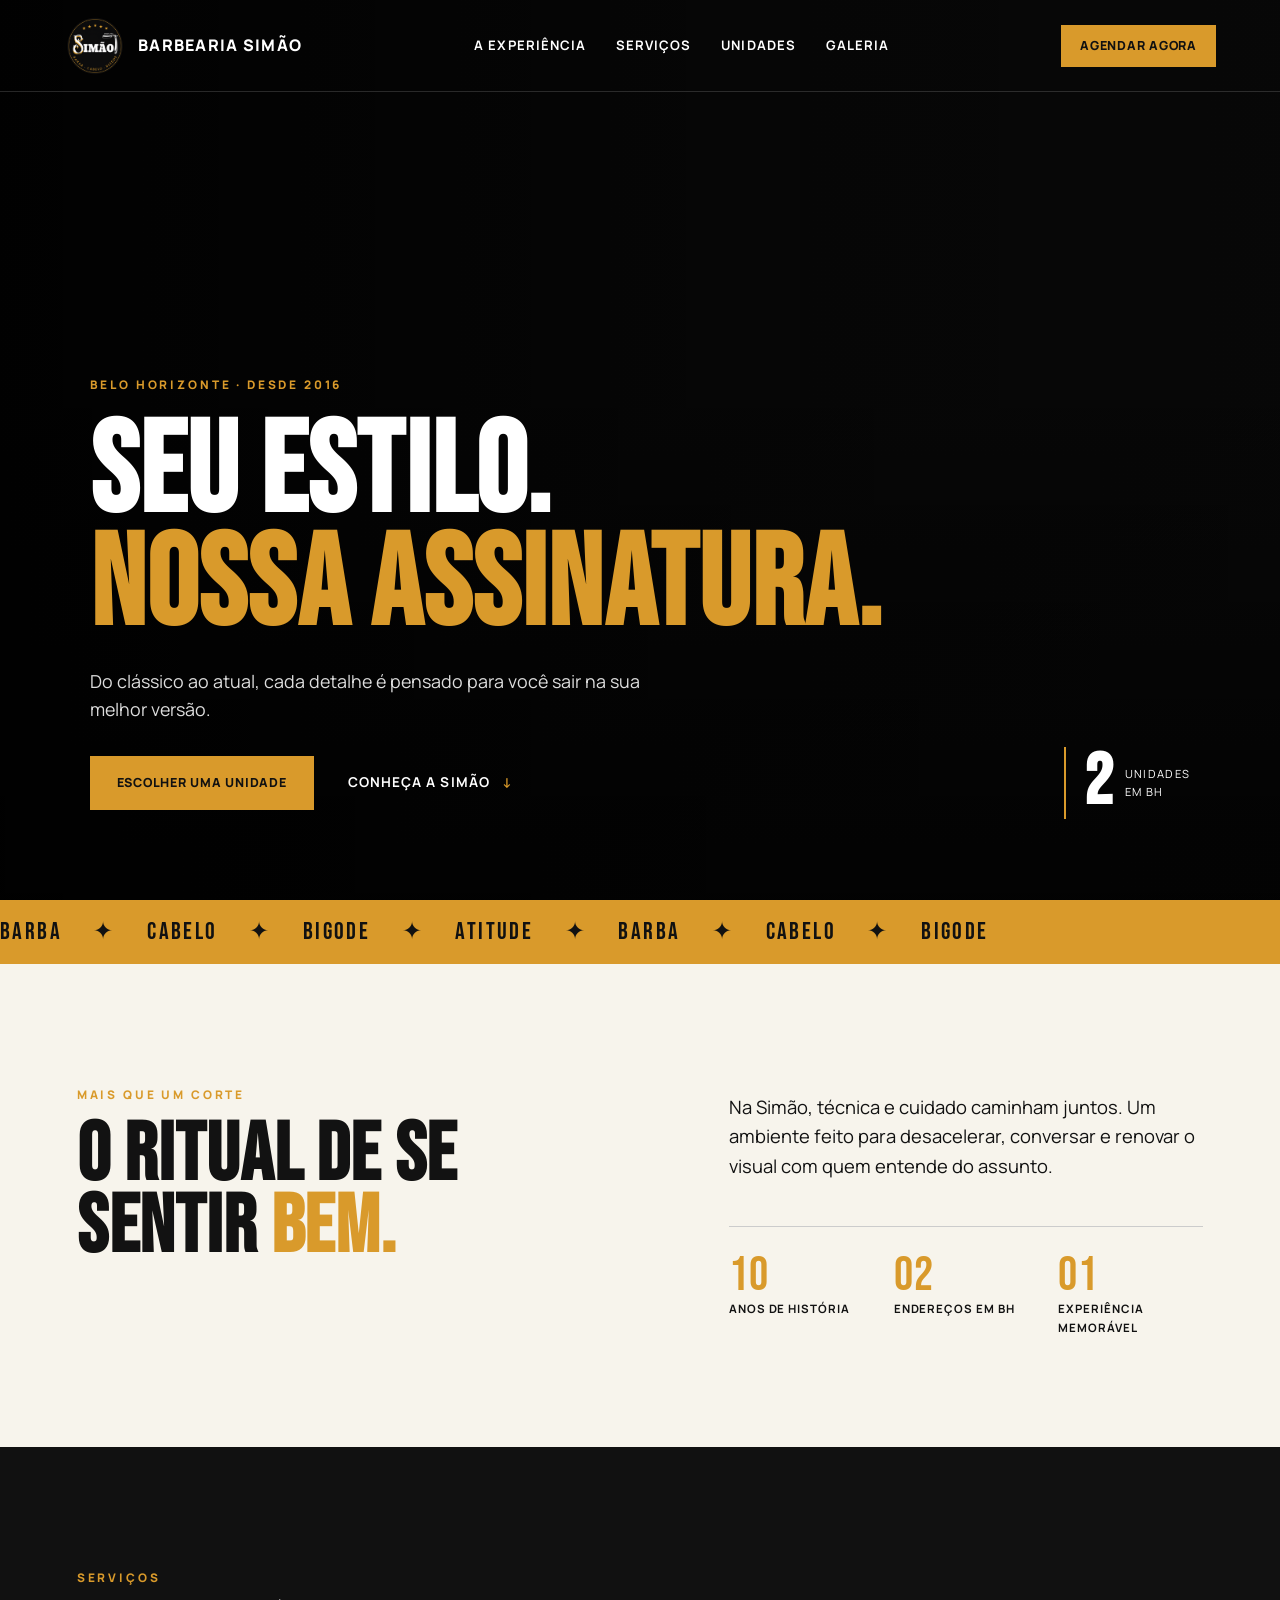
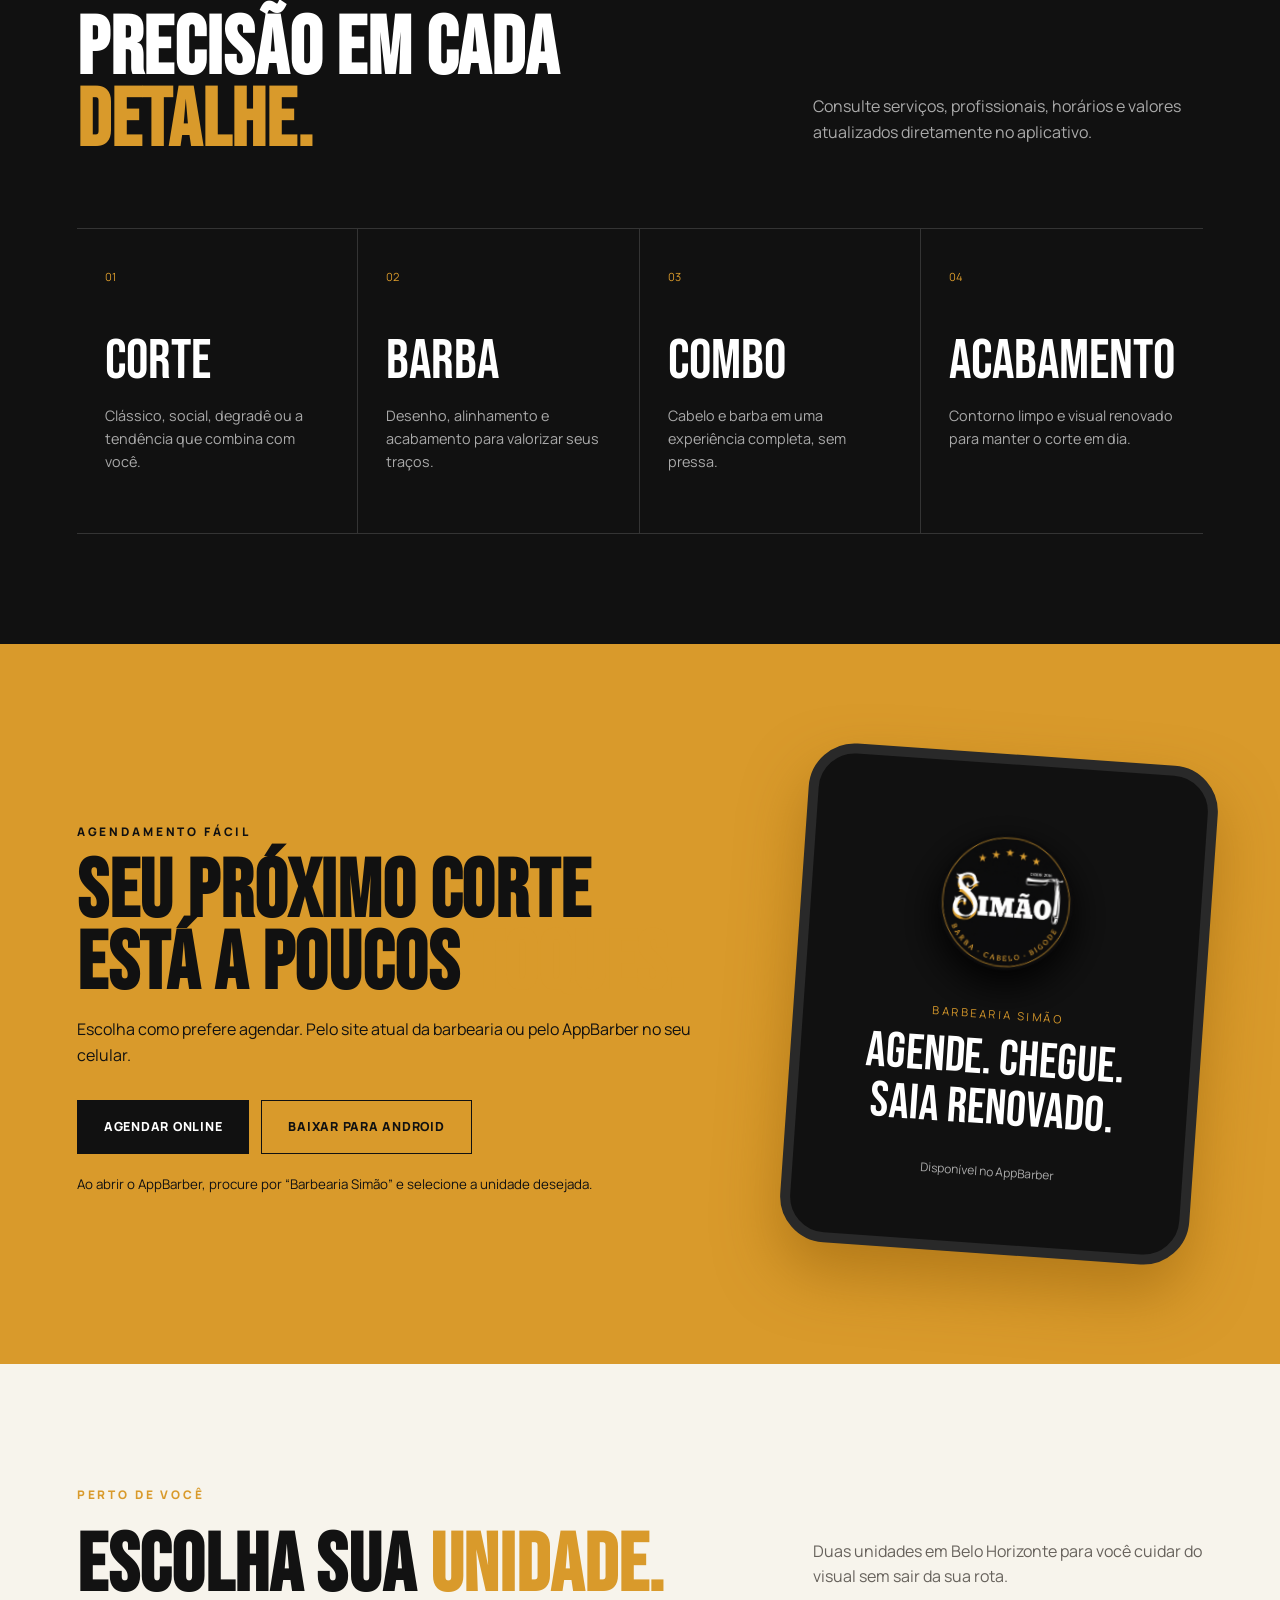
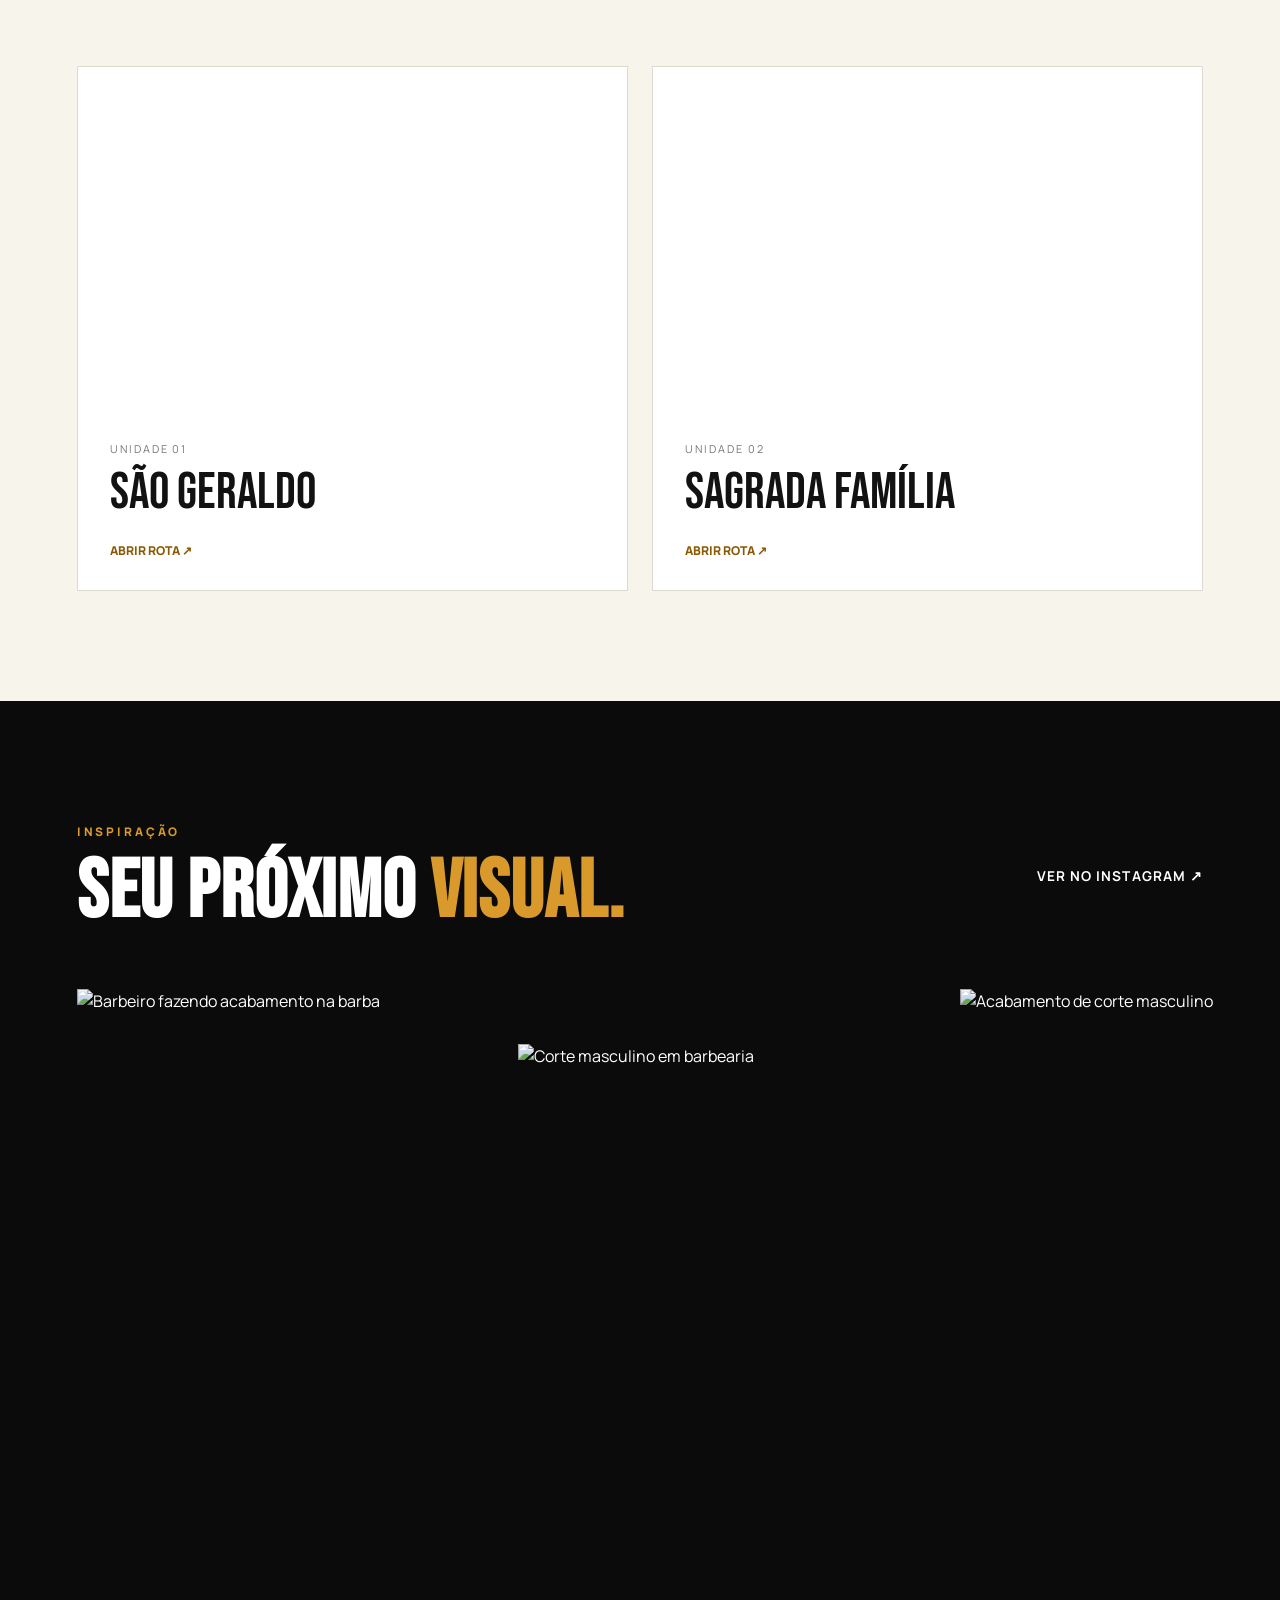
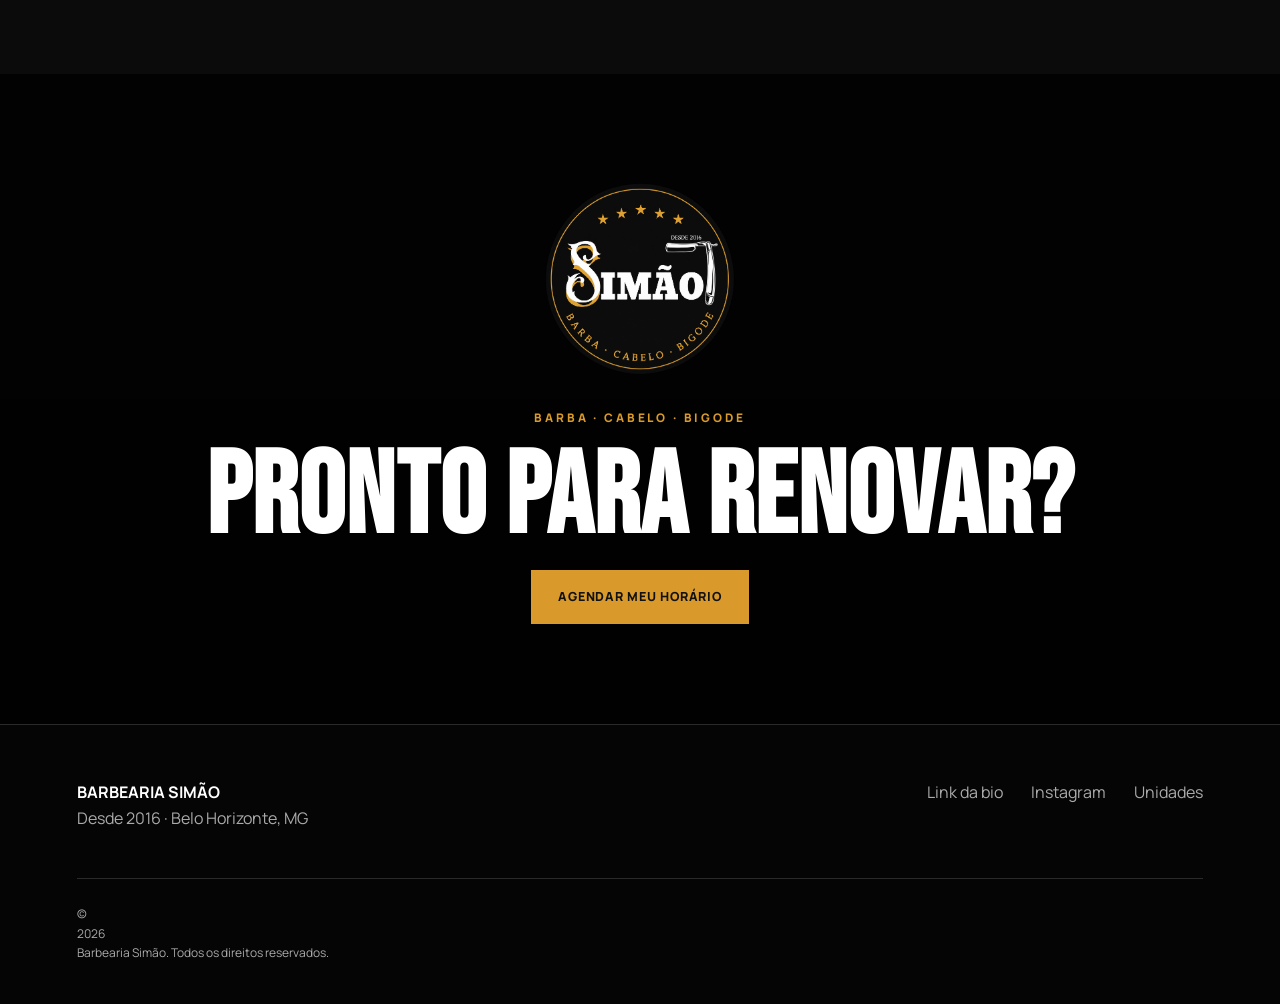
==== index.html @ 0730ff40 "Primeira Versão" ====
<!doctype html>
<html lang="pt-BR">
<head>
  <meta charset="utf-8">
  <meta name="viewport" content="width=device-width, initial-scale=1">
  <meta name="theme-color" content="#0b0b0b">
  <meta name="description" content="Barbearia Simão em Belo Horizonte. Barba, cabelo e bigode desde 2016. Escolha sua unidade e agende pelo AppBarber.">
  <title>Barbearia Simão | Barba, cabelo e bigode em BH</title>
  <link rel="preconnect" href="https://fonts.googleapis.com">
  <link rel="preconnect" href="https://fonts.gstatic.com" crossorigin>
  <link href="https://fonts.googleapis.com/css2?family=Bebas+Neue&family=Manrope:wght@400;500;600;700;800&display=swap" rel="stylesheet">
  <link rel="stylesheet" href="style.css">
  <link rel="icon" href="img/logo-simao.png" type="image/png">
  <script type="application/ld+json">
  {"@context":"https://schema.org","@type":"Barbershop","name":"Barbearia Simão","foundingDate":"2016","description":"Barba, cabelo e bigode em Belo Horizonte.","sameAs":["https://www.instagram.com/_barbeariasimao/"],"department":[{"@type":"Barbershop","name":"Barbearia Simão — São Geraldo","address":{"@type":"PostalAddress","addressLocality":"Belo Horizonte","addressRegion":"MG","addressCountry":"BR"}},{"@type":"Barbershop","name":"Barbearia Simão — Sagrada Família","address":{"@type":"PostalAddress","addressLocality":"Belo Horizonte","addressRegion":"MG","addressCountry":"BR"}}]}
  </script>
</head>
<body>
  <a class="skip-link" href="#conteudo">Ir para o conteúdo</a>
  <header class="header" id="inicio">
    <a class="brand" href="#inicio" aria-label="Barbearia Simão, início">
      <img src="img/logo-simao.png" alt="" width="72" height="72">
      <span>Barbearia Simão</span>
    </a>
    <button class="menu-button" type="button" aria-label="Abrir menu" aria-expanded="false"><span></span><span></span></button>
    <nav aria-label="Navegação principal">
      <a href="#experiencia">A experiência</a>
      <a href="#servicos">Serviços</a>
      <a href="#unidades">Unidades</a>
      <a href="#galeria">Galeria</a>
    </nav>
    <a class="button button-small" href="#agendar">Agendar agora</a>
  </header>

  <main id="conteudo">
    <section class="hero">
      <div class="hero-media" role="img" aria-label="Barbeiro trabalhando em um corte masculino"></div>
      <div class="hero-overlay"></div>
      <div class="hero-content">
        <p class="eyebrow">Belo Horizonte · Desde 2016</p>
        <h1>Seu estilo.<br><em>Nossa assinatura.</em></h1>
        <p class="hero-copy">Do clássico ao atual, cada detalhe é pensado para você sair na sua melhor versão.</p>
        <div class="hero-actions">
          <a class="button" href="#agendar">Escolher uma unidade</a>
          <a class="text-link" href="#experiencia">Conheça a Simão <span>↓</span></a>
        </div>
      </div>
      <div class="hero-proof"><strong>2</strong><span>unidades<br>em BH</span></div>
    </section>

    <section class="marquee" aria-label="Especialidades">
      <div>BARBA <i>✦</i> CABELO <i>✦</i> BIGODE <i>✦</i> ATITUDE <i>✦</i> BARBA <i>✦</i> CABELO <i>✦</i> BIGODE</div>
    </section>

    <section class="experience section" id="experiencia">
      <div>
        <p class="eyebrow">Mais que um corte</p>
        <h2>O ritual de se sentir <em>bem.</em></h2>
      </div>
      <div class="experience-copy">
        <p>Na Simão, técnica e cuidado caminham juntos. Um ambiente feito para desacelerar, conversar e renovar o visual com quem entende do assunto.</p>
        <div class="metrics">
          <span><strong>10</strong> anos de história</span>
          <span><strong>02</strong> endereços em BH</span>
          <span><strong>01</strong> experiência memorável</span>
        </div>
      </div>
    </section>

    <section class="services section" id="servicos">
      <p class="eyebrow">Serviços</p>
      <div class="section-heading">
        <h2>Precisão em cada <em>detalhe.</em></h2>
        <p>Consulte serviços, profissionais, horários e valores atualizados diretamente no aplicativo.</p>
      </div>
      <div class="service-grid">
        <article><span>01</span><h3>Corte</h3><p>Clássico, social, degradê ou a tendência que combina com você.</p></article>
        <article><span>02</span><h3>Barba</h3><p>Desenho, alinhamento e acabamento para valorizar seus traços.</p></article>
        <article><span>03</span><h3>Combo</h3><p>Cabelo e barba em uma experiência completa, sem pressa.</p></article>
        <article><span>04</span><h3>Acabamento</h3><p>Contorno limpo e visual renovado para manter o corte em dia.</p></article>
      </div>
    </section>

    <section class="booking section" id="agendar">
      <div class="booking-copy">
        <p class="eyebrow">Agendamento fácil</p>
        <h2>Seu próximo corte está a poucos <em>toques.</em></h2>
        <p>Escolha como prefere agendar. Pelo site atual da barbearia ou pelo AppBarber no seu celular.</p>
        <div class="booking-actions">
          <a class="button" href="https://sites.appbarber.com.br/simaobarbearia-w7ee" target="_blank" rel="noopener">Agendar online</a>
          <a class="button button-outline" href="https://play.google.com/store/apps/details?id=br.com.starapp.appbarbercli&pli=1" target="_blank" rel="noopener">Baixar para Android</a>
        </div>
        <small>Ao abrir o AppBarber, procure por “Barbearia Simão” e selecione a unidade desejada.</small>
      </div>
      <div class="phone-card" aria-hidden="true">
        <img src="img/logo-simao.png" alt="" width="150" height="150">
        <p>BARBEARIA SIMÃO</p>
        <strong>Agende. Chegue.<br>Saia renovado.</strong>
        <span>Disponível no AppBarber</span>
      </div>
    </section>

    <section class="locations section" id="unidades">
      <p class="eyebrow">Perto de você</p>
      <div class="section-heading">
        <h2>Escolha sua <em>unidade.</em></h2>
        <p>Duas unidades em Belo Horizonte para você cuidar do visual sem sair da sua rota.</p>
      </div>
      <div class="location-grid">
        <article>
          <div class="map">
            <iframe src="https://www.google.com/maps/embed?pb=!1m18!1m12!1m3!1d60027.00718963115!2d-43.92686918311708!3d-19.895394326441767!2m3!1f0!2f0!3f0!3m2!1i1024!2i768!4f13.1!3m3!1m2!1s0xa69b32042d4dc3%3A0xfa0cc9753b2f5d54!2sBarbearia%20Sim%C3%A3o!5e0!3m2!1spt-BR!2sbr!4v1785077414143!5m2!1spt-BR!2sbr" loading="lazy" referrerpolicy="strict-origin-when-cross-origin" title="Mapa da Barbearia Simão no São Geraldo"></iframe>
          </div>
          <div class="location-content"><span>Unidade 01</span><h3>São Geraldo</h3><a href="https://www.google.com/maps/search/?api=1&query=Barbearia+Simão+São+Geraldo+Belo+Horizonte" target="_blank" rel="noopener">Abrir rota ↗</a></div>
        </article>
        <article>
          <div class="map">
            <iframe src="https://www.google.com/maps/embed?pb=!1m18!1m12!1m3!1d60022.33780176346!2d-43.99559245136718!3d-19.907705899999986!2m3!1f0!2f0!3f0!3m2!1i1024!2i768!4f13.1!3m3!1m2!1s0xa69b15dfae6347%3A0xaed343500403804b!2sBarbearia%20Sim%C3%A3o!5e0!3m2!1spt-BR!2sbr!4v1785077443140!5m2!1spt-BR!2sbr" loading="lazy" referrerpolicy="strict-origin-when-cross-origin" title="Mapa da Barbearia Simão no Sagrada Família"></iframe>
          </div>
          <div class="location-content"><span>Unidade 02</span><h3>Sagrada Família</h3><a href="https://www.google.com/maps/search/?api=1&query=Barbearia+Simão+Sagrada+Família+Belo+Horizonte" target="_blank" rel="noopener">Abrir rota ↗</a></div>
        </article>
      </div>
    </section>

    <section class="gallery section" id="galeria">
      <div class="section-heading">
        <div><p class="eyebrow">Inspiração</p><h2>Seu próximo <em>visual.</em></h2></div>
        <a class="text-link" href="https://www.instagram.com/_barbeariasimao/" target="_blank" rel="noopener">Ver no Instagram ↗</a>
      </div>
      <div class="gallery-grid">
        <img src="https://images.unsplash.com/photo-1621605815971-fbc98d665033?auto=format&fit=crop&w=900&q=80" alt="Barbeiro fazendo acabamento na barba" loading="lazy" width="900" height="1100">
        <img src="https://images.unsplash.com/photo-1503951914875-452162b0f3f1?auto=format&fit=crop&w=900&q=80" alt="Corte masculino em barbearia" loading="lazy" width="900" height="1100">
        <img src="https://images.unsplash.com/photo-1599351431202-1e0f0137899a?auto=format&fit=crop&w=900&q=80" alt="Acabamento de corte masculino" loading="lazy" width="900" height="1100">
      </div>
    </section>

    <section class="final-cta">
      <img src="img/logo-simao.png" alt="Barbearia Simão" loading="lazy" width="210" height="210">
      <p class="eyebrow">Barba · cabelo · bigode</p>
      <h2>Pronto para renovar?</h2>
      <a class="button" href="#agendar">Agendar meu horário</a>
    </section>
  </main>

  <footer>
    <div><strong>Barbearia Simão</strong><span>Desde 2016 · Belo Horizonte, MG</span></div>
    <div><a href="links.html">Link da bio</a><a href="https://www.instagram.com/_barbeariasimao/" target="_blank" rel="noopener">Instagram</a><a href="#unidades">Unidades</a></div>
    <p>© <span id="year"></span> Barbearia Simão. Todos os direitos reservados.</p>
  </footer>
  <script src="app.js"></script>
</body>
</html>
---- style.css ----
:root{--black:#090909;--ink:#121212;--cream:#f1eadc;--paper:#f7f4ec;--gold:#d99a2b;--muted:#a8a39a;--line:rgba(255,255,255,.15)}
*{box-sizing:border-box}html{scroll-behavior:smooth}body{margin:0;background:var(--black);color:#fff;font-family:Manrope,Arial,sans-serif;line-height:1.6}img{display:block;max-width:100%}a{color:inherit;text-decoration:none}.skip-link{position:fixed;top:-80px;left:20px;background:#fff;color:#000;padding:10px;z-index:999}.skip-link:focus{top:20px}.header{height:92px;padding:0 5vw;display:flex;align-items:center;justify-content:space-between;position:absolute;inset:0 0 auto;z-index:10;border-bottom:1px solid var(--line)}.brand{display:flex;align-items:center;gap:12px;text-transform:uppercase;font-weight:800;letter-spacing:.08em}.brand img{width:62px;height:62px;object-fit:contain}.header nav{display:flex;gap:30px;font-size:.82rem;font-weight:700;text-transform:uppercase;letter-spacing:.08em}.header nav a,.text-link{position:relative}.header nav a:after,.text-link:after{content:"";position:absolute;left:0;right:100%;bottom:-5px;height:1px;background:var(--gold);transition:.25s}.header nav a:hover:after,.text-link:hover:after{right:0}.button{display:inline-flex;align-items:center;justify-content:center;min-height:54px;padding:0 26px;background:var(--gold);color:#111;font-weight:800;text-transform:uppercase;letter-spacing:.06em;font-size:.78rem;border:1px solid var(--gold);transition:.25s}.button:hover{background:#f0ad35;transform:translateY(-2px)}.button-small{min-height:42px;padding:0 18px}.button-outline{background:transparent;color:#fff;border-color:#666}.menu-button{display:none}.hero{min-height:100svh;position:relative;display:flex;align-items:flex-end;padding:160px 7vw 10vh;overflow:hidden}.hero-media{position:absolute;inset:0;background:url("https://images.unsplash.com/photo-1622287162716-f311baa1a2b8?auto=format&fit=crop&w=2000&q=88") 58% 48%/cover no-repeat;transform:scale(1.01)}.hero-overlay{position:absolute;inset:0;background:linear-gradient(90deg,rgba(0,0,0,.88) 0%,rgba(0,0,0,.35) 58%,rgba(0,0,0,.2)),linear-gradient(0deg,rgba(0,0,0,.62),transparent 60%)}.hero-content{position:relative;max-width:850px}.eyebrow{color:var(--gold);font-size:.74rem;font-weight:800;letter-spacing:.24em;text-transform:uppercase}.hero h1,.section h2,.final-cta h2,.bio-card h1{font-family:"Bebas Neue",Impact,sans-serif;text-transform:uppercase;line-height:.88;letter-spacing:.01em;margin:.18em 0}.hero h1{font-size:clamp(4.5rem,10vw,9.8rem)}em{color:var(--gold);font-style:normal}.hero-copy{max-width:550px;font-size:clamp(1rem,1.4vw,1.2rem);color:#ddd}.hero-actions{display:flex;align-items:center;gap:34px;margin-top:32px}.text-link{font-weight:700;font-size:.85rem;text-transform:uppercase;letter-spacing:.08em}.text-link span{color:var(--gold);margin-left:8px}.hero-proof{position:absolute;right:7vw;bottom:9vh;display:flex;align-items:center;gap:12px;border-left:2px solid var(--gold);padding-left:18px}.hero-proof strong{font-family:"Bebas Neue";font-size:4.5rem;line-height:1}.hero-proof span{text-transform:uppercase;font-size:.7rem;letter-spacing:.12em}.marquee{overflow:hidden;background:var(--gold);color:#111;padding:13px 0;white-space:nowrap;font-family:"Bebas Neue";font-size:1.5rem;letter-spacing:.1em}.marquee div{width:max-content;animation:move 24s linear infinite}.marquee i{font-style:normal;margin:0 25px}@keyframes move{to{transform:translateX(-40%)}}.section{padding:110px max(6vw,24px)}.experience{background:var(--paper);color:var(--ink);display:grid;grid-template-columns:1.05fr .95fr;gap:10vw}.section h2{font-size:clamp(3.3rem,6.4vw,6.5rem)}.experience-copy>p{font-size:1.15rem;max-width:590px}.metrics{display:grid;grid-template-columns:repeat(3,1fr);gap:20px;margin-top:45px;border-top:1px solid #ccc;padding-top:25px}.metrics span{font-size:.72rem;text-transform:uppercase;font-weight:700;letter-spacing:.08em}.metrics strong{display:block;font:3rem/1 "Bebas Neue";color:var(--gold)}.services{background:#111}.section-heading{display:flex;align-items:flex-end;justify-content:space-between;gap:40px}.section-heading h2{max-width:750px}.section-heading>p{max-width:390px;color:#aaa;margin-bottom:28px}.service-grid{display:grid;grid-template-columns:repeat(4,1fr);margin-top:55px;border-top:1px solid var(--line);border-bottom:1px solid var(--line)}.service-grid article{padding:34px 28px 45px;border-right:1px solid var(--line);transition:.25s}.service-grid article:last-child{border:0}.service-grid article:hover{background:#1a1a1a;transform:translateY(-8px)}.service-grid span{color:var(--gold);font-size:.7rem}.service-grid h3{font:3.5rem/1 "Bebas Neue";text-transform:uppercase;margin:45px 0 12px}.service-grid p{color:#aaa;font-size:.9rem}.booking{background:var(--gold);color:#111;display:grid;grid-template-columns:1.2fr .8fr;align-items:center;gap:8vw;overflow:hidden}.booking .eyebrow{color:#111}.booking-copy>p:not(.eyebrow){max-width:630px}.booking-actions{display:flex;gap:12px;flex-wrap:wrap;margin:32px 0 20px}.booking .button{background:#111;color:#fff;border-color:#111}.booking .button-outline{background:transparent;color:#111}.booking small{display:block;max-width:650px}.phone-card{background:#111;color:#fff;min-height:500px;border:10px solid #292929;border-radius:46px;padding:50px 35px;display:flex;flex-direction:column;align-items:center;justify-content:center;text-align:center;transform:rotate(4deg);box-shadow:0 30px 60px #8f5b0880}.phone-card img{filter:drop-shadow(0 15px 20px #000);margin-bottom:18px}.phone-card p{color:var(--gold);font-size:.7rem;letter-spacing:.22em}.phone-card strong{font:3.1rem/1 "Bebas Neue";text-transform:uppercase}.phone-card span{margin-top:28px;color:#aaa;font-size:.75rem}.locations{background:var(--paper);color:var(--ink)}.locations .section-heading>p{color:#67625c}.location-grid{display:grid;grid-template-columns:1fr 1fr;gap:24px;margin-top:48px}.location-grid article{background:#fff;border:1px solid #ded9cf}.map{height:340px;filter:grayscale(1);transition:.25s}.map:hover{filter:grayscale(0)}iframe{width:100%;height:100%;border:0}.location-content{padding:28px 32px}.location-content span{font-size:.68rem;text-transform:uppercase;letter-spacing:.18em;color:#777}.location-content h3{font:3.2rem/1 "Bebas Neue";text-transform:uppercase;margin:7px 0 18px}.location-content a{font-weight:800;text-transform:uppercase;font-size:.76rem;color:#8b5a05}.gallery{background:#0b0b0b}.gallery .section-heading{align-items:center}.gallery-grid{display:grid;grid-template-columns:1.15fr .85fr 1.15fr;gap:16px;margin-top:45px}.gallery-grid img{width:100%;height:520px;object-fit:cover;filter:saturate(.75);transition:.35s}.gallery-grid img:nth-child(2){margin-top:55px}.gallery-grid img:hover{filter:saturate(1);transform:translateY(-6px)}.final-cta{text-align:center;padding:100px 24px;background:linear-gradient(#000b,#000e),url("https://images.unsplash.com/photo-1585747860715-2ba37e788b70?auto=format&fit=crop&w=1800&q=80") center/cover}.final-cta img{margin:0 auto 25px}.final-cta h2{font-size:clamp(4rem,9vw,8rem)}footer{padding:55px 6vw 30px;background:#050505;border-top:1px solid var(--line);display:grid;grid-template-columns:1fr 1fr;gap:35px;color:#aaa}footer strong,footer span{display:block}footer strong{color:#fff;text-transform:uppercase}footer div:nth-child(2){display:flex;justify-content:flex-end;gap:28px}footer p{grid-column:1/-1;border-top:1px solid var(--line);padding-top:25px;font-size:.75rem}.links-page{min-height:100vh;background:radial-gradient(circle at 50% 0,#2d2519 0,transparent 38%),#080808;display:grid;place-items:center;padding:45px 20px}.bio-card{width:min(100%,650px);text-align:center}.bio-logo{margin:0 auto 22px;filter:drop-shadow(0 18px 30px #000)}.bio-card h1{font-size:clamp(3.6rem,12vw,6rem);margin-bottom:12px}.bio-card>p:not(.eyebrow){color:#aaa;margin:0 auto 30px}.bio-links{display:grid;gap:12px;text-align:left}.bio-links a{min-height:72px;padding:0 22px;display:grid;grid-template-columns:42px 1fr auto;align-items:center;background:#111;border:1px solid #292929;font-weight:700;transition:.2s}.bio-links a:hover{border-color:var(--gold);transform:translateX(5px)}.bio-links span{color:var(--gold);font-size:.7rem}.bio-links b{color:var(--gold);font-size:1.2rem}.bio-instagram{display:inline-block;margin-top:30px;color:#aaa;font-size:.8rem}
@media(max-width:900px){.header{height:80px}.header nav,.header>.button{display:none}.menu-button{display:flex;width:44px;height:44px;background:none;border:0;flex-direction:column;gap:8px;justify-content:center}.menu-button span{display:block;height:2px;background:#fff;width:27px}.header.open nav{display:flex;position:absolute;top:80px;left:0;right:0;background:#090909;padding:25px 5vw;flex-direction:column}.hero{padding-left:6vw}.hero-proof{display:none}.experience,.booking{grid-template-columns:1fr}.section-heading{display:block}.service-grid{grid-template-columns:1fr 1fr}.service-grid article:nth-child(2){border-right:0}.phone-card{max-width:420px;margin:auto}.gallery-grid img{height:380px}footer{grid-template-columns:1fr}footer div:nth-child(2){justify-content:flex-start}footer p{grid-column:auto}}
@media(max-width:620px){.brand span{display:none}.hero{min-height:800px;padding-bottom:70px}.hero h1{font-size:4.5rem}.hero-actions{align-items:flex-start;flex-direction:column;gap:24px}.section{padding:78px 22px}.section h2{font-size:3.8rem}.metrics{grid-template-columns:1fr}.service-grid,.location-grid{grid-template-columns:1fr}.service-grid article{border-right:0;border-bottom:1px solid var(--line)}.booking-actions{flex-direction:column}.booking-actions .button{width:100%}.phone-card{min-height:410px}.location-grid .map{height:280px}.gallery-grid{grid-template-columns:1fr 1fr}.gallery-grid img{height:310px}.gallery-grid img:nth-child(2){margin-top:35px}.gallery-grid img:nth-child(3){display:none}.final-cta img{width:150px}.bio-links a{min-height:66px;font-size:.9rem}}
@media(prefers-reduced-motion:reduce){html{scroll-behavior:auto}.marquee div{animation:none}*{transition:none!important}}
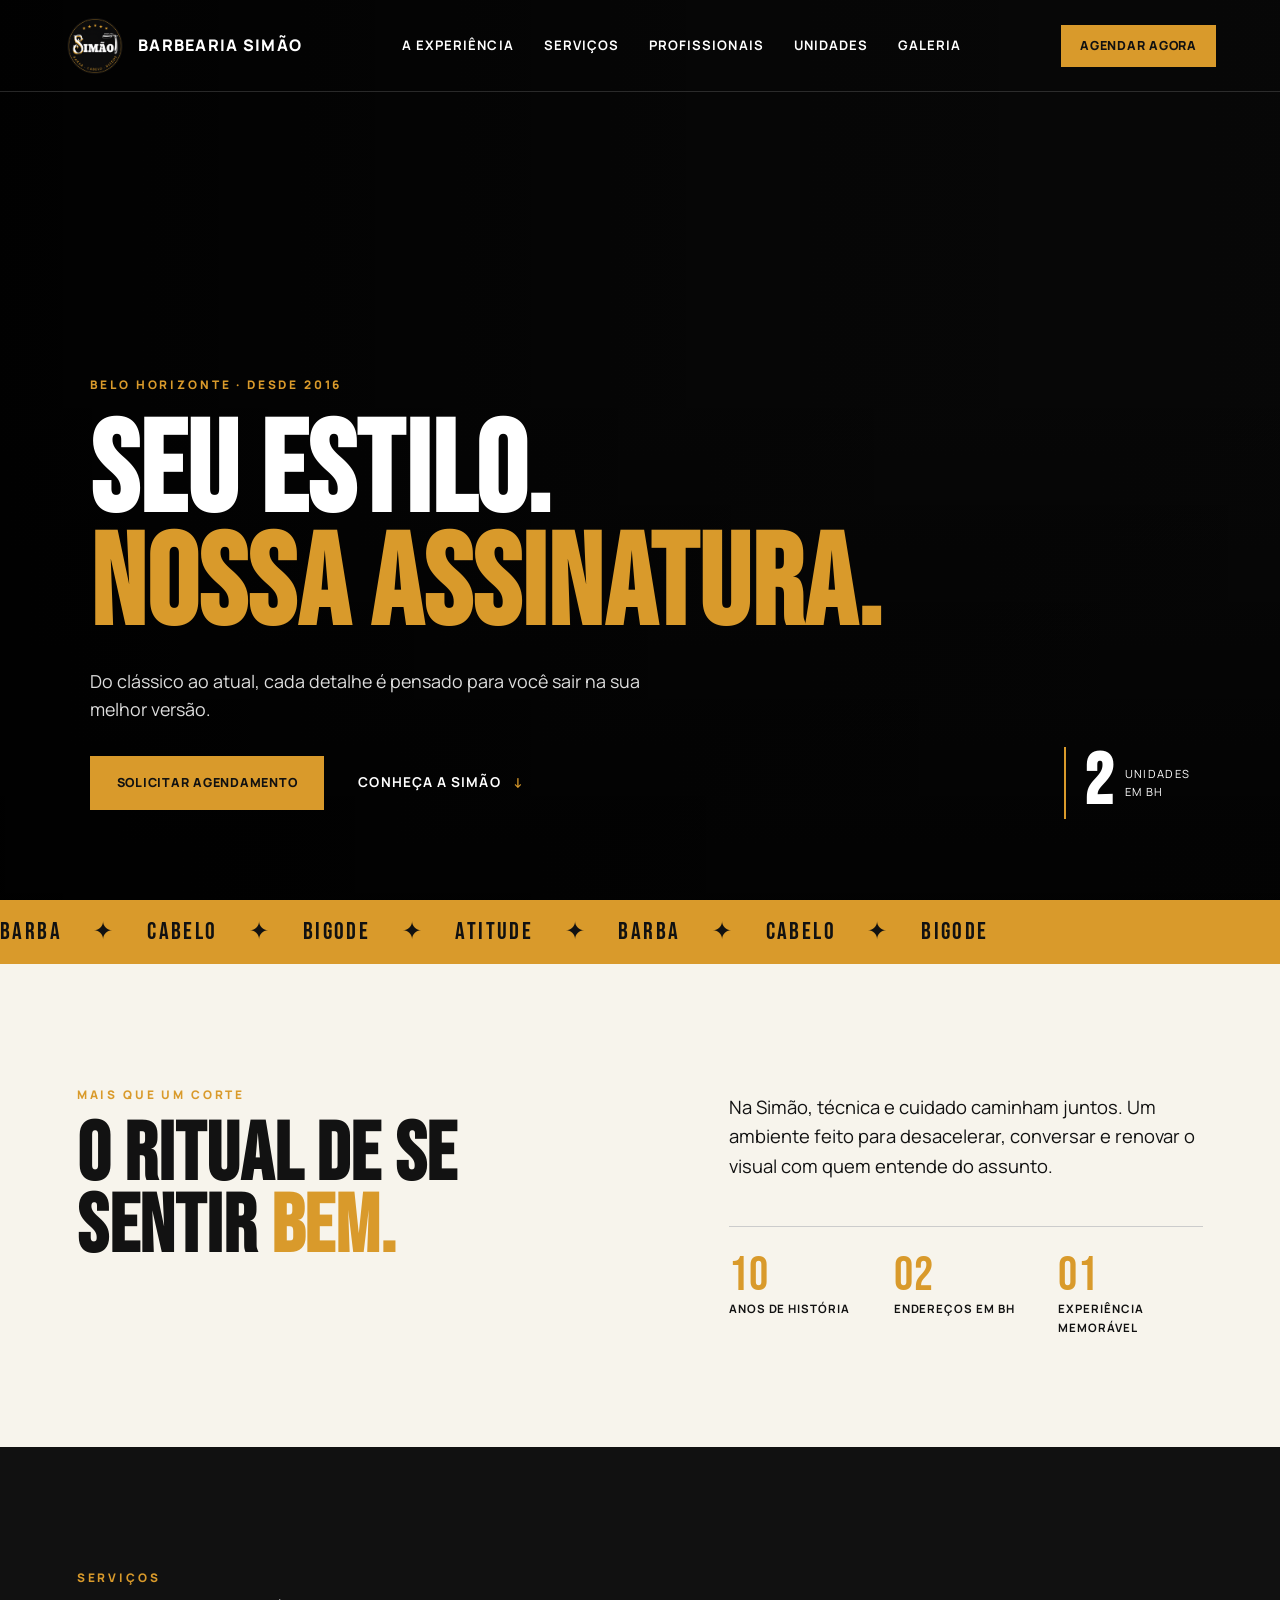
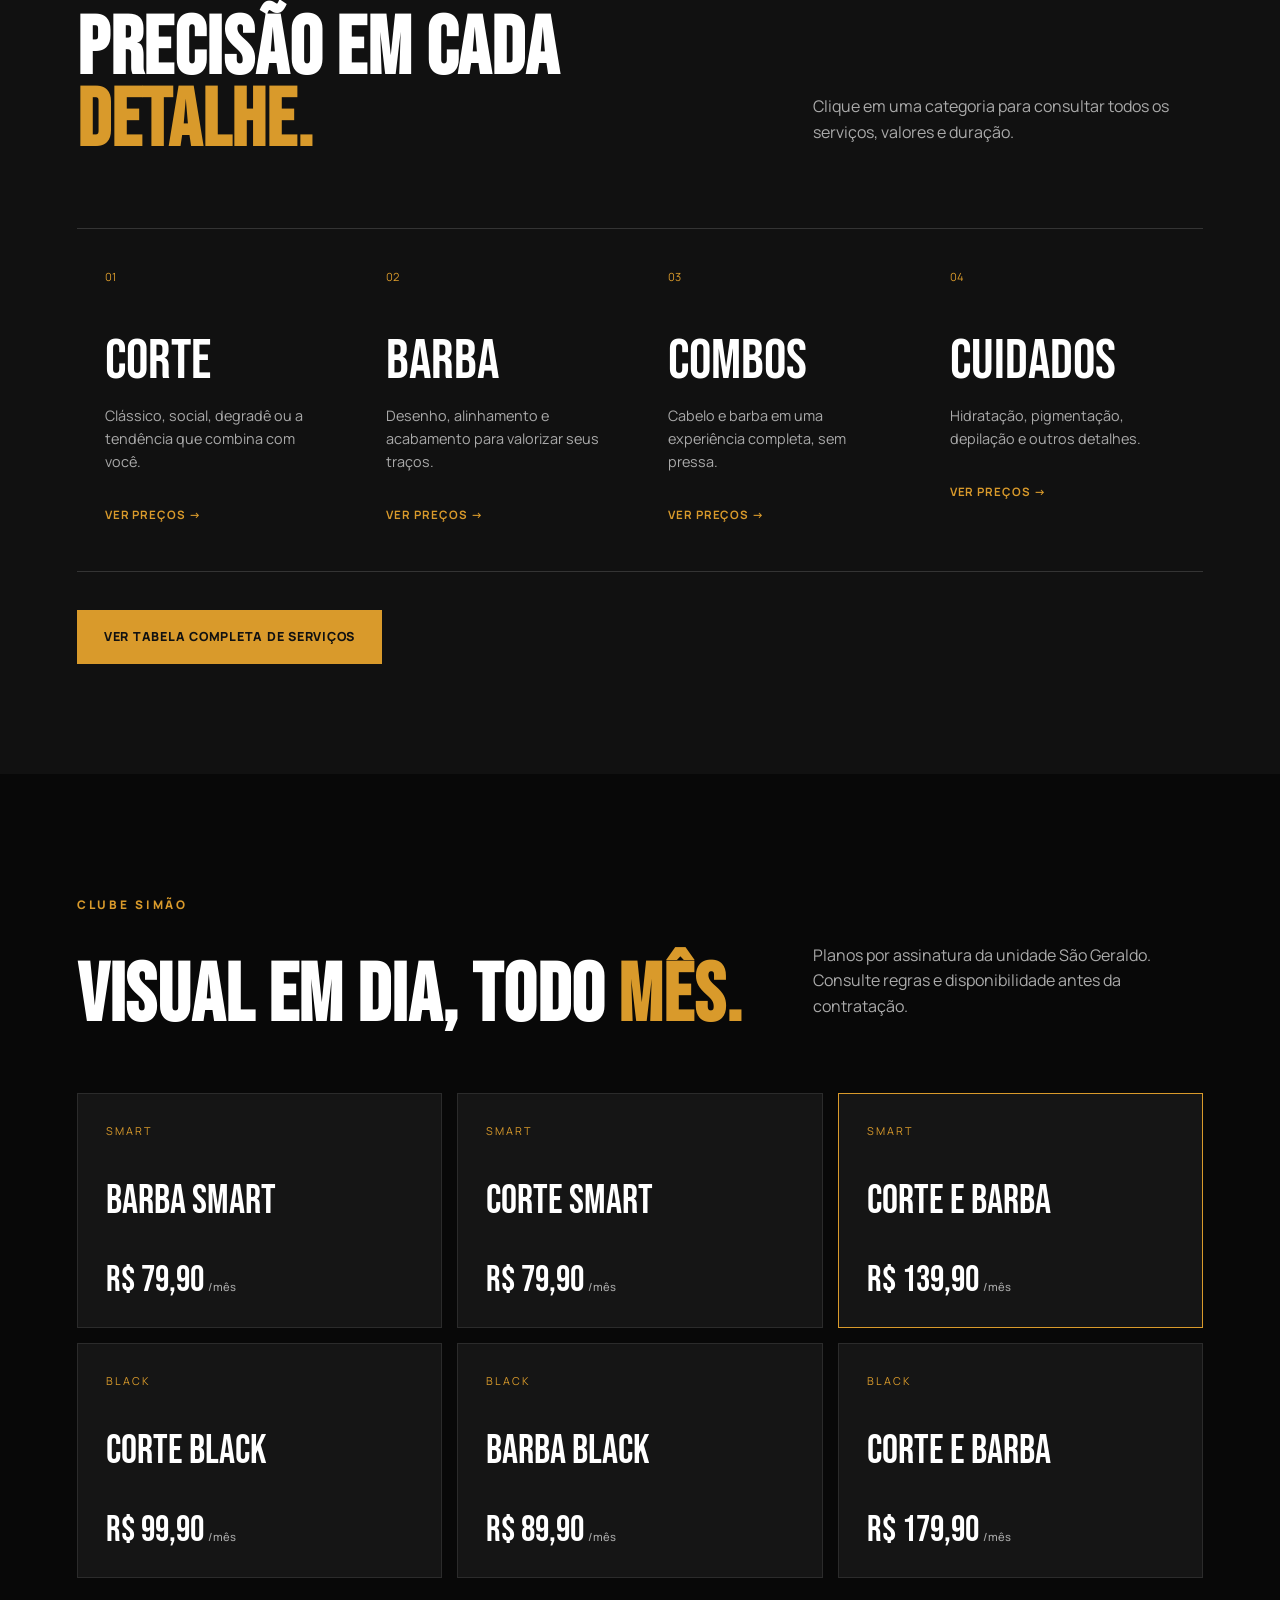
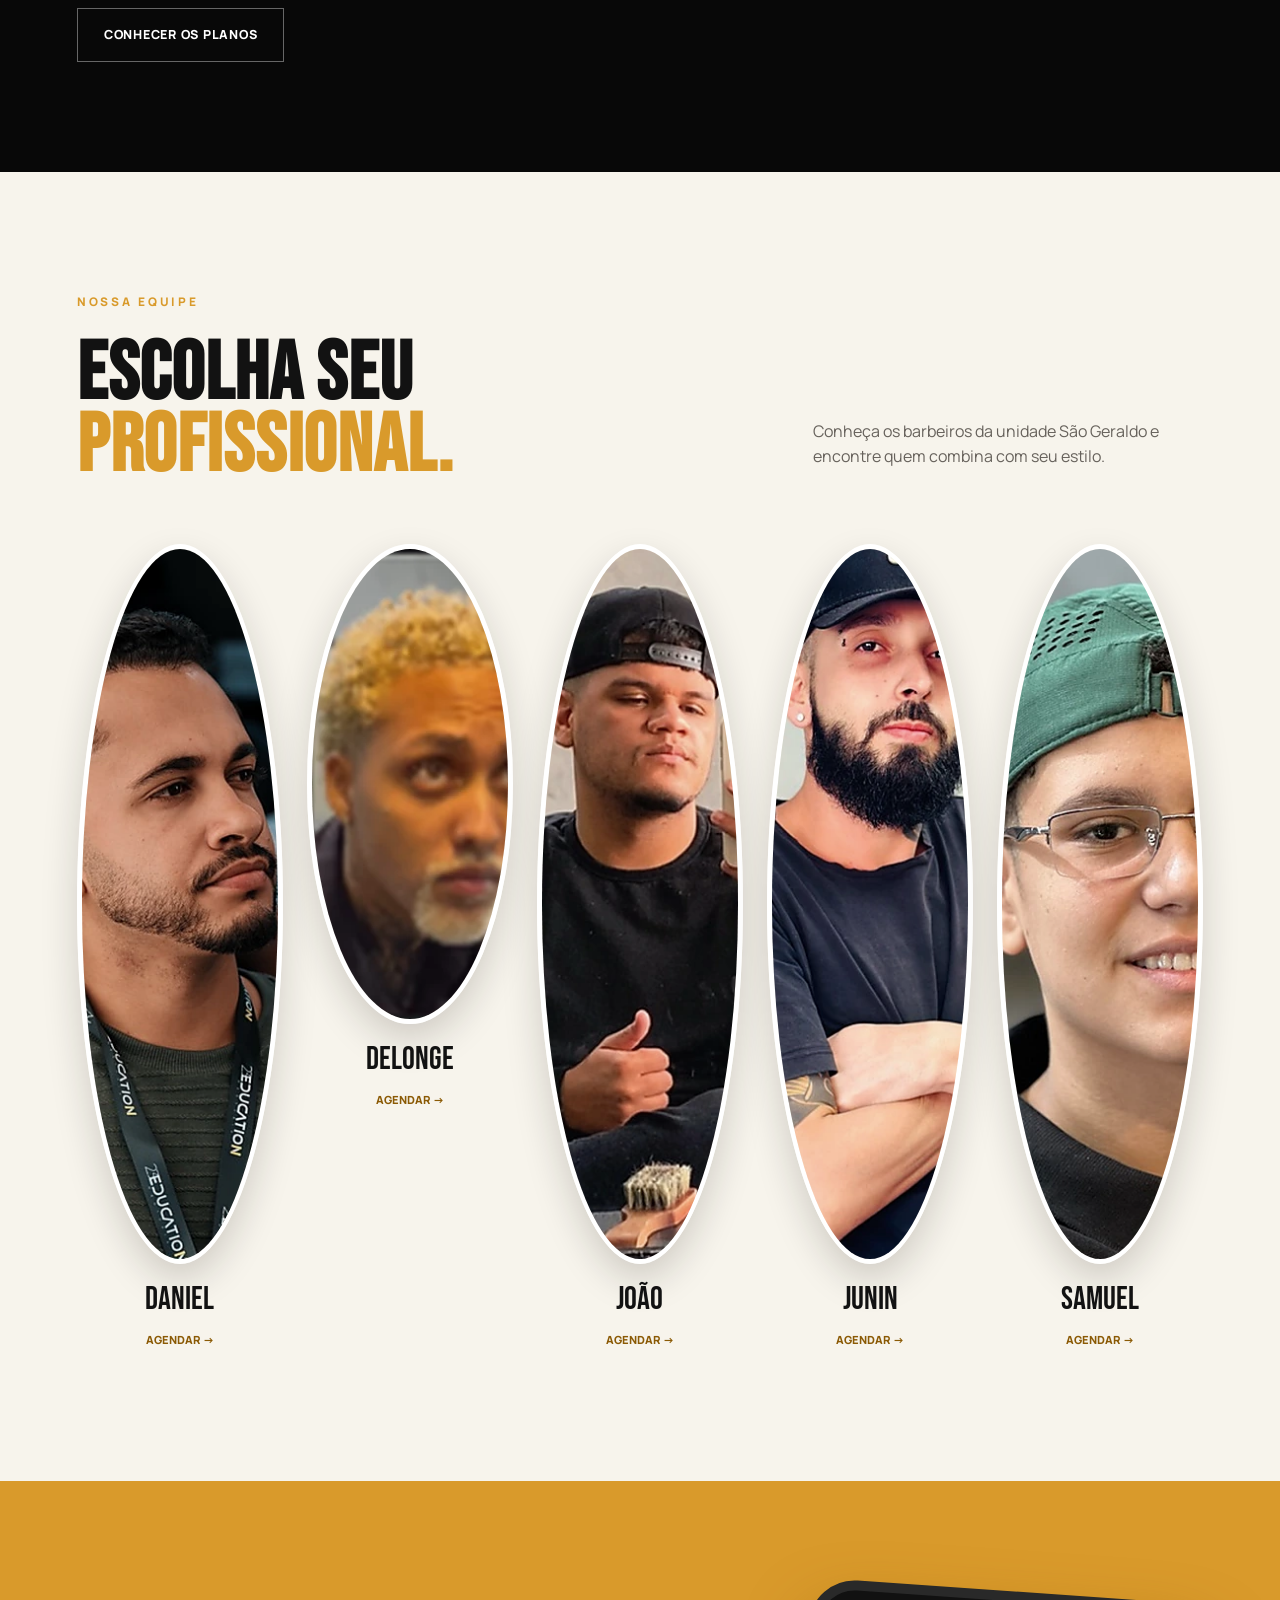
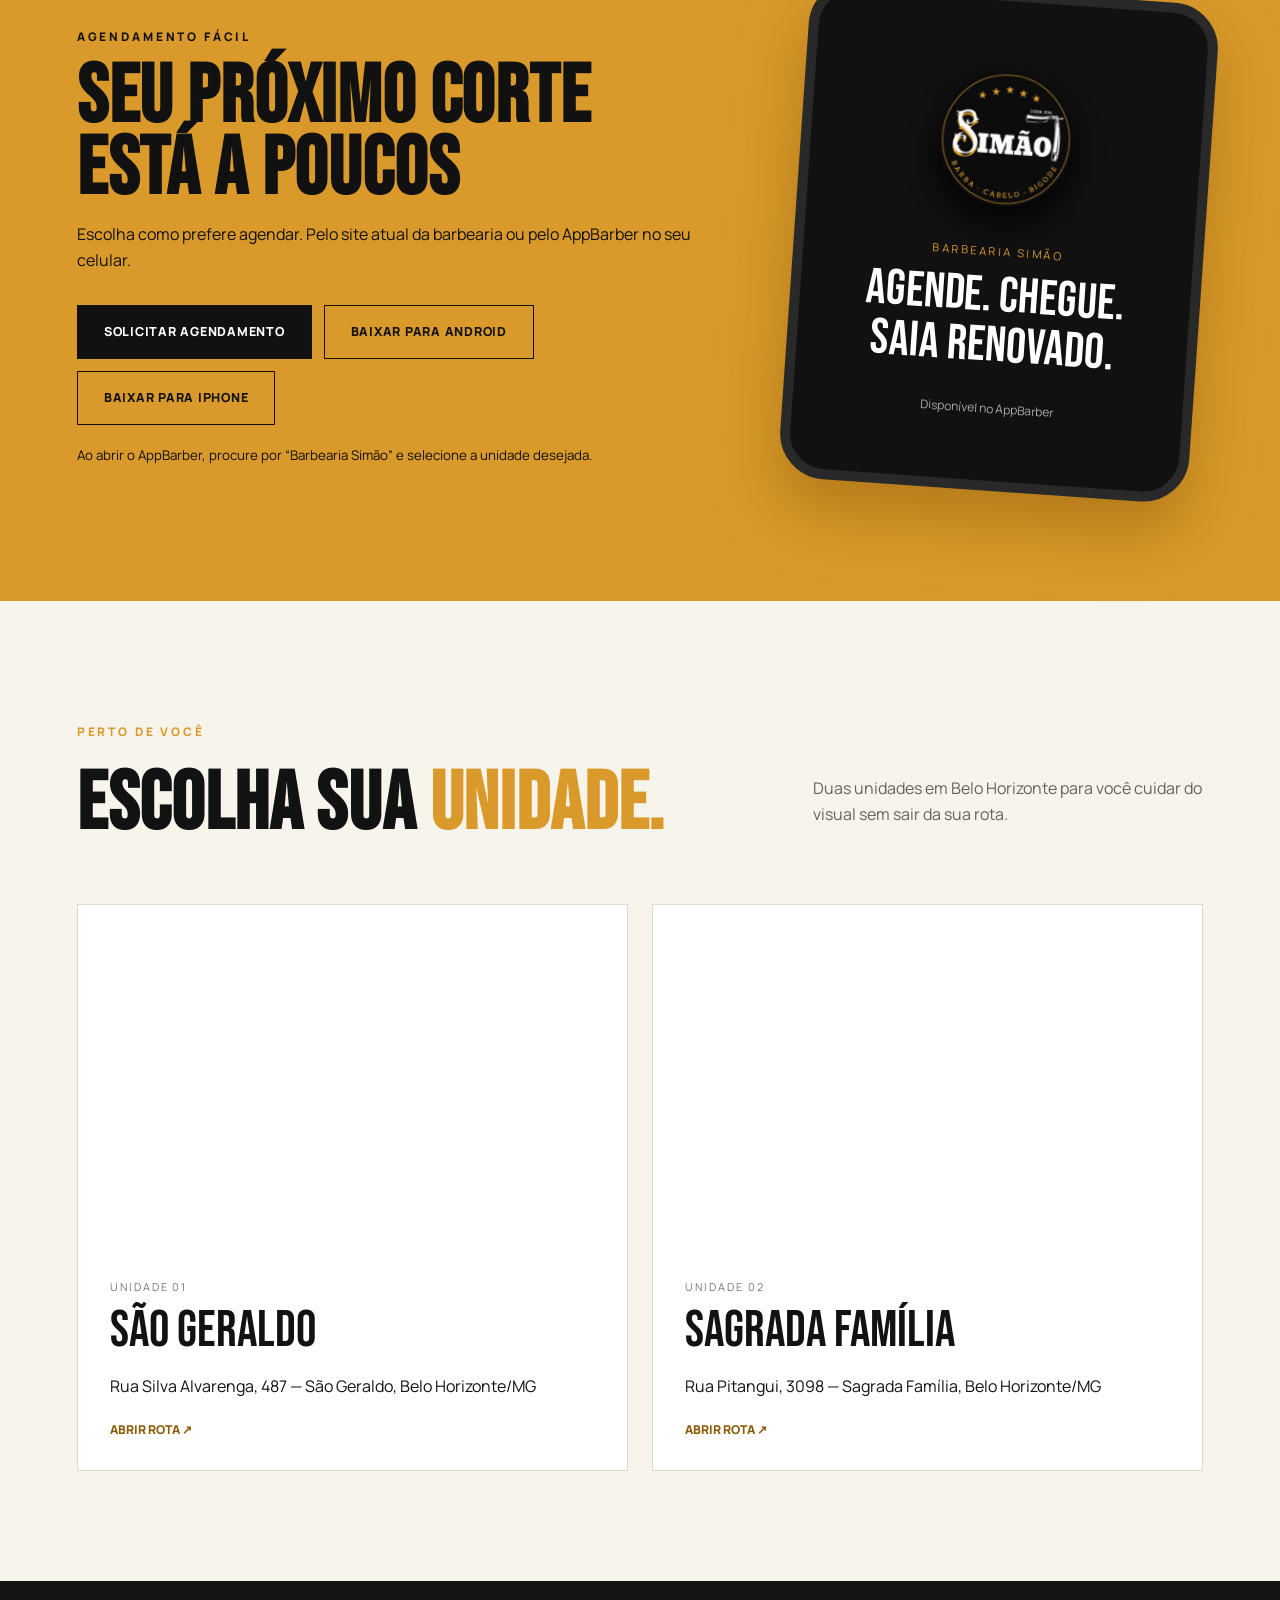
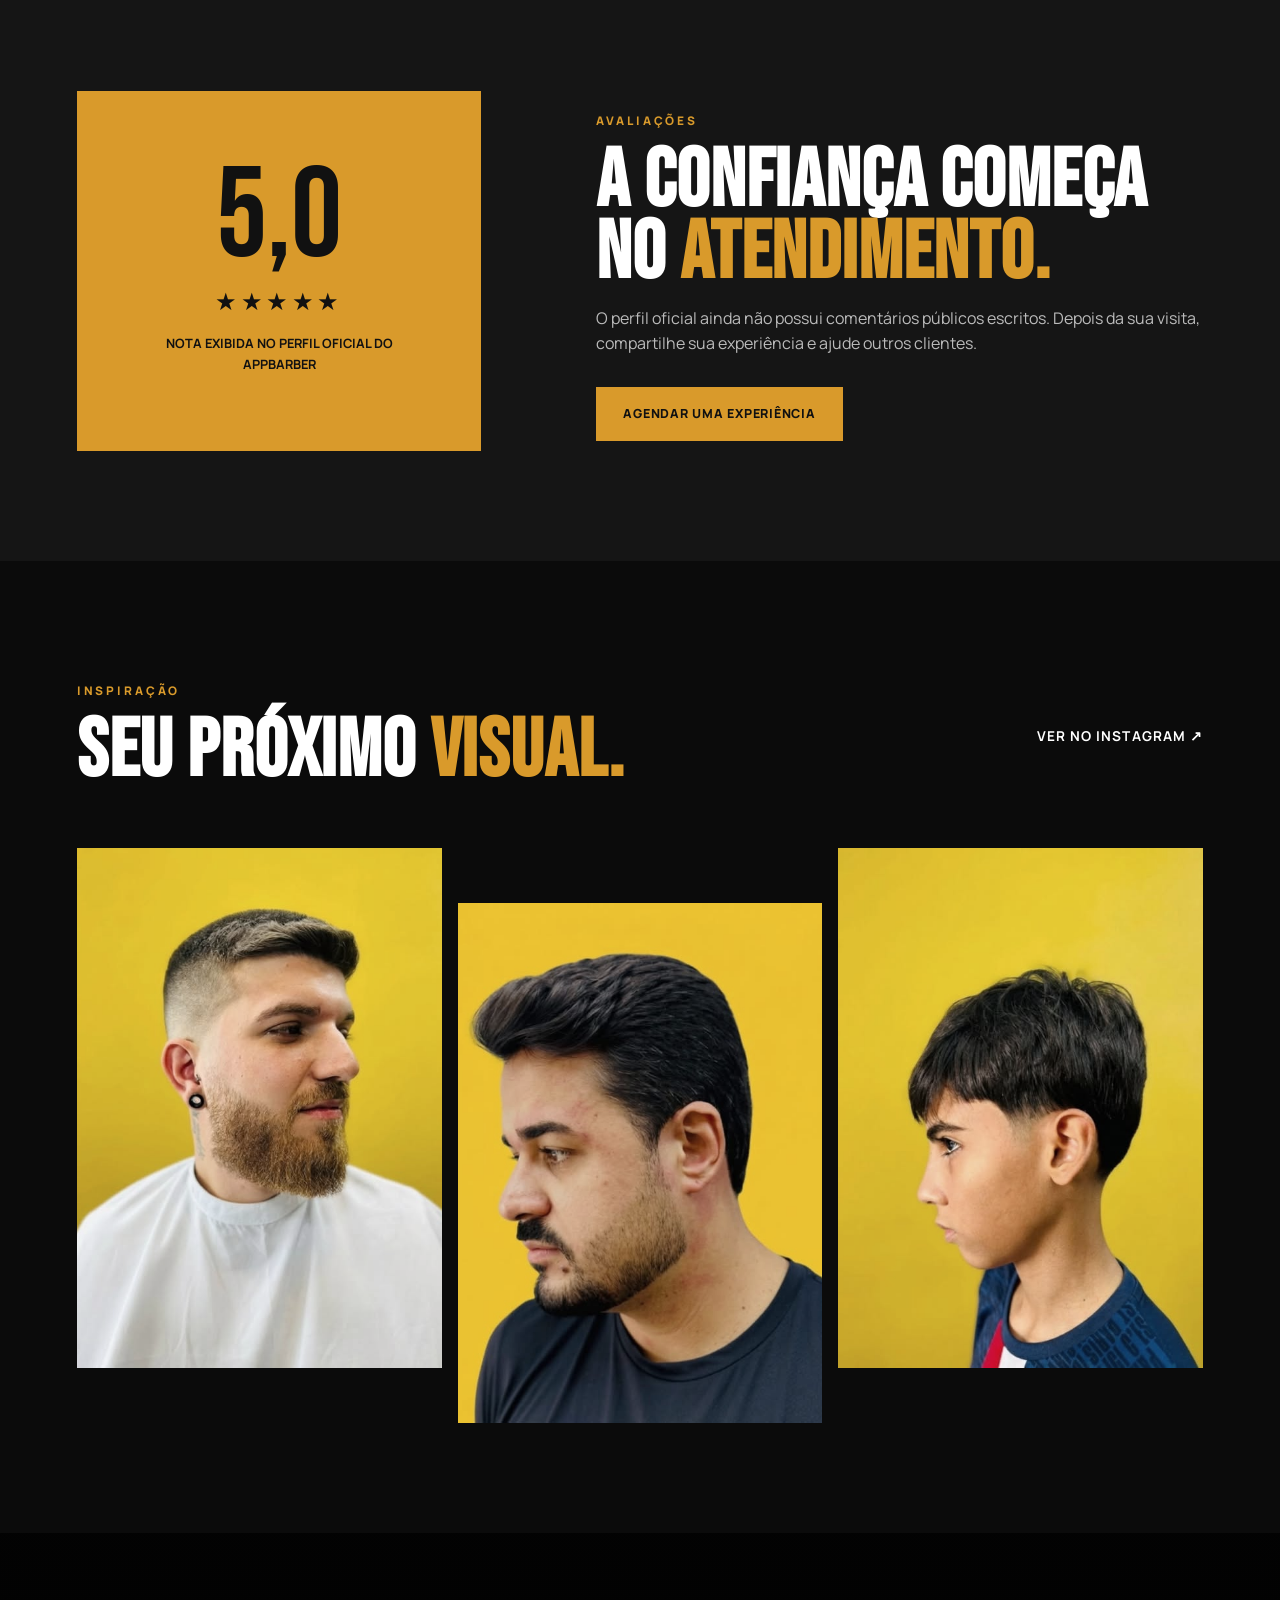
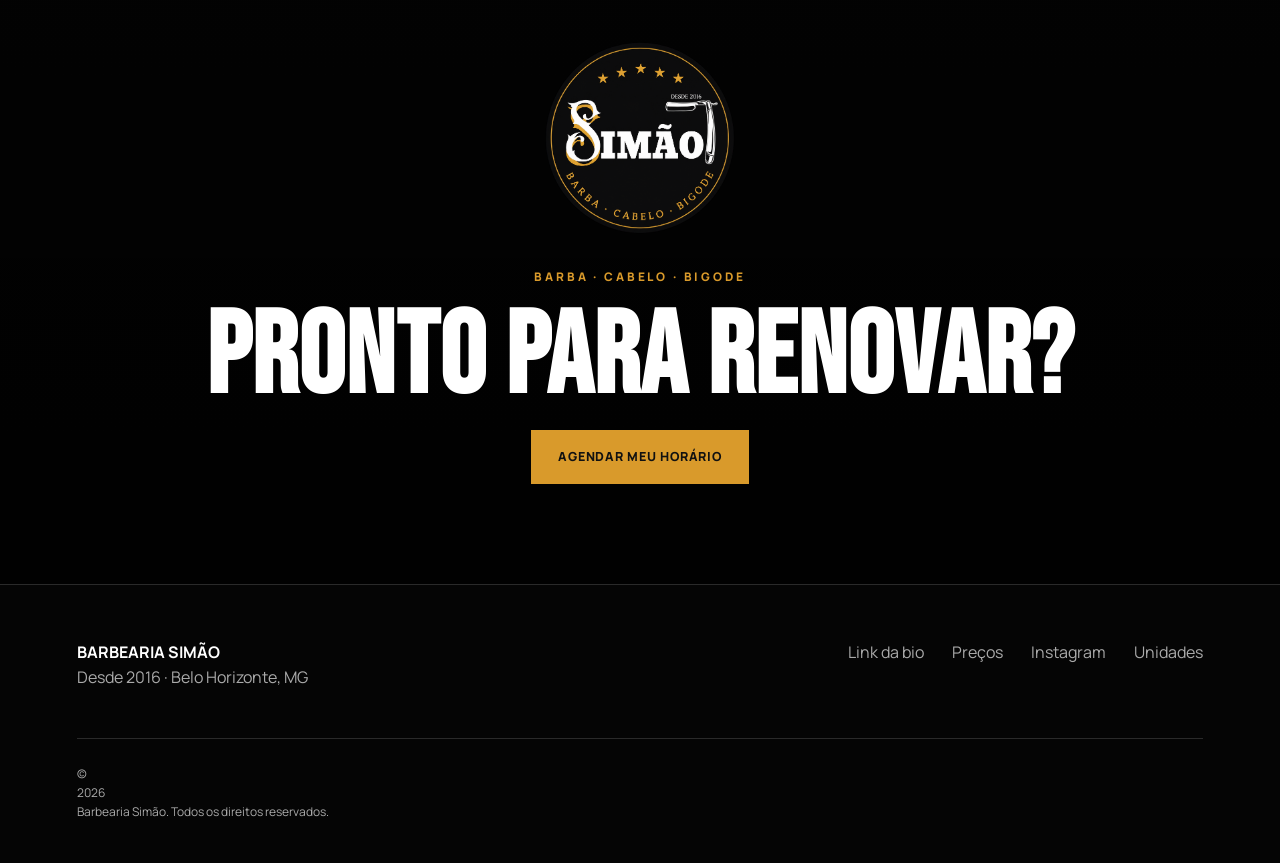
==== commit 75000438: "Correções e melhorias do site" ====
--- a/index.html
+++ b/index.html
@@ -9,7 +9,8 @@
   <link rel="preconnect" href="https://fonts.googleapis.com">
   <link rel="preconnect" href="https://fonts.gstatic.com" crossorigin>
   <link href="https://fonts.googleapis.com/css2?family=Bebas+Neue&family=Manrope:wght@400;500;600;700;800&display=swap" rel="stylesheet">
-  <link rel="stylesheet" href="style.css">
+  <link rel="stylesheet" href="style/style.css">
+  <link rel="stylesheet" href="style/components.css">
   <link rel="icon" href="img/logo-simao.png" type="image/png">
   <script type="application/ld+json">
   {"@context":"https://schema.org","@type":"Barbershop","name":"Barbearia Simão","foundingDate":"2016","description":"Barba, cabelo e bigode em Belo Horizonte.","sameAs":["https://www.instagram.com/_barbeariasimao/"],"department":[{"@type":"Barbershop","name":"Barbearia Simão — São Geraldo","address":{"@type":"PostalAddress","addressLocality":"Belo Horizonte","addressRegion":"MG","addressCountry":"BR"}},{"@type":"Barbershop","name":"Barbearia Simão — Sagrada Família","address":{"@type":"PostalAddress","addressLocality":"Belo Horizonte","addressRegion":"MG","addressCountry":"BR"}}]}
@@ -17,6 +18,7 @@
 </head>
 <body>
   <a class="skip-link" href="#conteudo">Ir para o conteúdo</a>
+  <!-- Cabeçalho global: navegação compacta e CTA direto para o WhatsApp. -->
   <header class="header" id="inicio">
     <a class="brand" href="#inicio" aria-label="Barbearia Simão, início">
       <img src="img/logo-simao.png" alt="" width="72" height="72">
@@ -26,13 +28,15 @@
     <nav aria-label="Navegação principal">
       <a href="#experiencia">A experiência</a>
       <a href="#servicos">Serviços</a>
+      <a href="#profissionais">Profissionais</a>
       <a href="#unidades">Unidades</a>
       <a href="#galeria">Galeria</a>
     </nav>
-    <a class="button button-small" href="#agendar">Agendar agora</a>
+    <a class="button button-small" href="agendamento.html">Agendar agora</a>
   </header>
 
   <main id="conteudo">
+    <!-- Hero: proposta de valor e principal ponto de conversão. -->
     <section class="hero">
       <div class="hero-media" role="img" aria-label="Barbeiro trabalhando em um corte masculino"></div>
       <div class="hero-overlay"></div>
@@ -41,17 +45,19 @@
         <h1>Seu estilo.<br><em>Nossa assinatura.</em></h1>
         <p class="hero-copy">Do clássico ao atual, cada detalhe é pensado para você sair na sua melhor versão.</p>
         <div class="hero-actions">
-          <a class="button" href="#agendar">Escolher uma unidade</a>
+          <a class="button" href="agendamento.html">Solicitar agendamento</a>
           <a class="text-link" href="#experiencia">Conheça a Simão <span>↓</span></a>
         </div>
       </div>
       <div class="hero-proof"><strong>2</strong><span>unidades<br>em BH</span></div>
     </section>
 
+    <!-- Faixa visual com as especialidades da marca. -->
     <section class="marquee" aria-label="Especialidades">
       <div>BARBA <i>✦</i> CABELO <i>✦</i> BIGODE <i>✦</i> ATITUDE <i>✦</i> BARBA <i>✦</i> CABELO <i>✦</i> BIGODE</div>
     </section>
 
+    <!-- Apresentação institucional e números principais. -->
     <section class="experience section" id="experiencia">
       <div>
         <p class="eyebrow">Mais que um corte</p>
@@ -67,28 +73,66 @@
       </div>
     </section>
 
+    <!-- Serviços em destaque; cada card abre a tabela completa de preços. -->
     <section class="services section" id="servicos">
       <p class="eyebrow">Serviços</p>
       <div class="section-heading">
         <h2>Precisão em cada <em>detalhe.</em></h2>
-        <p>Consulte serviços, profissionais, horários e valores atualizados diretamente no aplicativo.</p>
+        <p>Clique em uma categoria para consultar todos os serviços, valores e duração.</p>
       </div>
       <div class="service-grid">
-        <article><span>01</span><h3>Corte</h3><p>Clássico, social, degradê ou a tendência que combina com você.</p></article>
-        <article><span>02</span><h3>Barba</h3><p>Desenho, alinhamento e acabamento para valorizar seus traços.</p></article>
-        <article><span>03</span><h3>Combo</h3><p>Cabelo e barba em uma experiência completa, sem pressa.</p></article>
-        <article><span>04</span><h3>Acabamento</h3><p>Contorno limpo e visual renovado para manter o corte em dia.</p></article>
-      </div>
-    </section>
-
+        <a href="servicos.html#cortes"><article><span>01</span><h3>Corte</h3><p>Clássico, social, degradê ou a tendência que combina com você.</p><b>Ver preços →</b></article></a>
+        <a href="servicos.html#barbas"><article><span>02</span><h3>Barba</h3><p>Desenho, alinhamento e acabamento para valorizar seus traços.</p><b>Ver preços →</b></article></a>
+        <a href="servicos.html#combos"><article><span>03</span><h3>Combos</h3><p>Cabelo e barba em uma experiência completa, sem pressa.</p><b>Ver preços →</b></article></a>
+        <a href="servicos.html#cuidados"><article><span>04</span><h3>Cuidados</h3><p>Hidratação, pigmentação, depilação e outros detalhes.</p><b>Ver preços →</b></article></a>
+      </div>
+      <a class="button services-button" href="servicos.html">Ver tabela completa de serviços</a>
+    </section>
+
+    <!-- Clube Simão: planos recorrentes disponíveis no AppBarber. -->
+    <section class="plans section" id="assinaturas">
+      <p class="eyebrow">Clube Simão</p>
+      <div class="section-heading">
+        <h2>Visual em dia, todo <em>mês.</em></h2>
+        <p>Planos por assinatura da unidade São Geraldo. Consulte regras e disponibilidade antes da contratação.</p>
+      </div>
+      <div class="plans-grid">
+        <article><span>Smart</span><h3>Barba Smart</h3><strong>R$ 79,90<small>/mês</small></strong></article>
+        <article><span>Smart</span><h3>Corte Smart</h3><strong>R$ 79,90<small>/mês</small></strong></article>
+        <article class="plan-featured"><span>Smart</span><h3>Corte e Barba</h3><strong>R$ 139,90<small>/mês</small></strong></article>
+        <article><span>Black</span><h3>Corte Black</h3><strong>R$ 99,90<small>/mês</small></strong></article>
+        <article><span>Black</span><h3>Barba Black</h3><strong>R$ 89,90<small>/mês</small></strong></article>
+        <article><span>Black</span><h3>Corte e Barba</h3><strong>R$ 179,90<small>/mês</small></strong></article>
+      </div>
+      <a class="button button-outline" href="agendamento.html?servico=Conhecer%20planos%20de%20assinatura">Conhecer os planos</a>
+    </section>
+
+    <!-- Equipe: profissionais divulgados no agendamento oficial. -->
+    <section class="team section" id="profissionais">
+      <p class="eyebrow">Nossa equipe</p>
+      <div class="section-heading">
+        <h2>Escolha seu <em>profissional.</em></h2>
+        <p>Conheça os barbeiros da unidade São Geraldo e encontre quem combina com seu estilo.</p>
+      </div>
+      <div class="team-grid">
+        <article><img src="img/profissionais/daniel.webp" alt="Daniel, profissional da Barbearia Simão" loading="lazy" width="720" height="720"><div><h3>Daniel</h3><a href="agendamento.html?profissional=Daniel">Agendar →</a></div></article>
+        <article><img src="img/profissionais/delonge.webp" alt="Delonge, profissional da Barbearia Simão" loading="lazy" width="480" height="480"><div><h3>Delonge</h3><a href="agendamento.html?profissional=Delonge">Agendar →</a></div></article>
+        <article><img src="img/profissionais/joao.webp" alt="João, profissional da Barbearia Simão" loading="lazy" width="720" height="720"><div><h3>João</h3><a href="agendamento.html?profissional=João">Agendar →</a></div></article>
+        <article><img src="img/profissionais/junin.webp" alt="Junin, profissional da Barbearia Simão" loading="lazy" width="720" height="720"><div><h3>Junin</h3><a href="agendamento.html?profissional=Junin">Agendar →</a></div></article>
+        <article><img src="img/profissionais/samuel.webp" alt="Samuel, profissional da Barbearia Simão" loading="lazy" width="720" height="720"><div><h3>Samuel</h3><a href="agendamento.html?profissional=Samuel">Agendar →</a></div></article>
+      </div>
+    </section>
+
+    <!-- Conversão: WhatsApp e aplicativos oficiais. -->
     <section class="booking section" id="agendar">
       <div class="booking-copy">
         <p class="eyebrow">Agendamento fácil</p>
         <h2>Seu próximo corte está a poucos <em>toques.</em></h2>
         <p>Escolha como prefere agendar. Pelo site atual da barbearia ou pelo AppBarber no seu celular.</p>
         <div class="booking-actions">
-          <a class="button" href="https://sites.appbarber.com.br/simaobarbearia-w7ee" target="_blank" rel="noopener">Agendar online</a>
+          <a class="button" href="agendamento.html">Solicitar agendamento</a>
           <a class="button button-outline" href="https://play.google.com/store/apps/details?id=br.com.starapp.appbarbercli&pli=1" target="_blank" rel="noopener">Baixar para Android</a>
+          <a class="button button-outline" href="https://apps.apple.com/br/app/appbarber-cliente/id6450795073" target="_blank" rel="noopener">Baixar para iPhone</a>
         </div>
         <small>Ao abrir o AppBarber, procure por “Barbearia Simão” e selecione a unidade desejada.</small>
       </div>
@@ -100,6 +144,7 @@
       </div>
     </section>
 
+    <!-- Unidades e mapas fornecidos pelo cliente. -->
     <section class="locations section" id="unidades">
       <p class="eyebrow">Perto de você</p>
       <div class="section-heading">
@@ -111,42 +156,56 @@
           <div class="map">
             <iframe src="https://www.google.com/maps/embed?pb=!1m18!1m12!1m3!1d60027.00718963115!2d-43.92686918311708!3d-19.895394326441767!2m3!1f0!2f0!3f0!3m2!1i1024!2i768!4f13.1!3m3!1m2!1s0xa69b32042d4dc3%3A0xfa0cc9753b2f5d54!2sBarbearia%20Sim%C3%A3o!5e0!3m2!1spt-BR!2sbr!4v1785077414143!5m2!1spt-BR!2sbr" loading="lazy" referrerpolicy="strict-origin-when-cross-origin" title="Mapa da Barbearia Simão no São Geraldo"></iframe>
           </div>
-          <div class="location-content"><span>Unidade 01</span><h3>São Geraldo</h3><a href="https://www.google.com/maps/search/?api=1&query=Barbearia+Simão+São+Geraldo+Belo+Horizonte" target="_blank" rel="noopener">Abrir rota ↗</a></div>
+          <div class="location-content"><span>Unidade 01</span><h3>São Geraldo</h3><p>Rua Silva Alvarenga, 487 — São Geraldo, Belo Horizonte/MG</p><a href="https://www.google.com/maps/search/?api=1&query=-19.8996582%2C-43.89798355" target="_blank" rel="noopener">Abrir rota ↗</a></div>
         </article>
         <article>
           <div class="map">
             <iframe src="https://www.google.com/maps/embed?pb=!1m18!1m12!1m3!1d60022.33780176346!2d-43.99559245136718!3d-19.907705899999986!2m3!1f0!2f0!3f0!3m2!1i1024!2i768!4f13.1!3m3!1m2!1s0xa69b15dfae6347%3A0xaed343500403804b!2sBarbearia%20Sim%C3%A3o!5e0!3m2!1spt-BR!2sbr!4v1785077443140!5m2!1spt-BR!2sbr" loading="lazy" referrerpolicy="strict-origin-when-cross-origin" title="Mapa da Barbearia Simão no Sagrada Família"></iframe>
           </div>
-          <div class="location-content"><span>Unidade 02</span><h3>Sagrada Família</h3><a href="https://www.google.com/maps/search/?api=1&query=Barbearia+Simão+Sagrada+Família+Belo+Horizonte" target="_blank" rel="noopener">Abrir rota ↗</a></div>
+          <div class="location-content"><span>Unidade 02</span><h3>Sagrada Família</h3><p>Rua Pitangui, 3098 — Sagrada Família, Belo Horizonte/MG</p><a href="https://www.google.com/maps/search/?api=1&query=Barbearia+Simão+Sagrada+Família+Belo+Horizonte" target="_blank" rel="noopener">Abrir rota ↗</a></div>
         </article>
       </div>
     </section>
 
+    <!-- Avaliação pública disponível no AppBarber. -->
+    <section class="reviews section" id="avaliacoes">
+      <div class="rating-summary"><strong>5,0</strong><span>★★★★★</span><p>Nota exibida no perfil oficial do AppBarber</p></div>
+      <div>
+        <p class="eyebrow">Avaliações</p>
+        <h2>A confiança começa no <em>atendimento.</em></h2>
+        <p>O perfil oficial ainda não possui comentários públicos escritos. Depois da sua visita, compartilhe sua experiência e ajude outros clientes.</p>
+        <a class="button" href="agendamento.html">Agendar uma experiência</a>
+      </div>
+    </section>
+
+    <!-- Galeria local formada por publicações públicas do Instagram da barbearia. -->
     <section class="gallery section" id="galeria">
       <div class="section-heading">
         <div><p class="eyebrow">Inspiração</p><h2>Seu próximo <em>visual.</em></h2></div>
         <a class="text-link" href="https://www.instagram.com/_barbeariasimao/" target="_blank" rel="noopener">Ver no Instagram ↗</a>
       </div>
-      <div class="gallery-grid">
-        <img src="https://images.unsplash.com/photo-1621605815971-fbc98d665033?auto=format&fit=crop&w=900&q=80" alt="Barbeiro fazendo acabamento na barba" loading="lazy" width="900" height="1100">
-        <img src="https://images.unsplash.com/photo-1503951914875-452162b0f3f1?auto=format&fit=crop&w=900&q=80" alt="Corte masculino em barbearia" loading="lazy" width="900" height="1100">
-        <img src="https://images.unsplash.com/photo-1599351431202-1e0f0137899a?auto=format&fit=crop&w=900&q=80" alt="Acabamento de corte masculino" loading="lazy" width="900" height="1100">
-      </div>
-    </section>
-
+      <div class="gallery-grid gallery-cuts">
+        <a href="https://www.instagram.com/_barbeariasimao/p/DWyxnWkDMeG/" target="_blank" rel="noopener"><img src="img/instagram/corte-degrade-barba.jpg" alt="Corte degradê com acabamento de barba feito pela Barbearia Simão" loading="lazy" width="640" height="799"></a>
+        <a href="https://www.instagram.com/_barbeariasimao/p/DWHee4kiYtL/" target="_blank" rel="noopener"><img src="img/instagram/corte-social.jpg" alt="Corte social feito pela Barbearia Simão" loading="lazy" width="640" height="799"></a>
+        <a href="https://www.instagram.com/_barbeariasimao/p/DVqrL-YlvOf/" target="_blank" rel="noopener"><img src="img/instagram/corte-infantil.jpg" alt="Corte infantil moderno feito pela Barbearia Simão" loading="lazy" width="640" height="799"></a>
+      </div>
+    </section>
+
+    <!-- Chamada final para reforçar o agendamento. -->
     <section class="final-cta">
       <img src="img/logo-simao.png" alt="Barbearia Simão" loading="lazy" width="210" height="210">
       <p class="eyebrow">Barba · cabelo · bigode</p>
       <h2>Pronto para renovar?</h2>
-      <a class="button" href="#agendar">Agendar meu horário</a>
+      <a class="button" href="agendamento.html">Agendar meu horário</a>
     </section>
   </main>
 
+  <!-- Rodapé com atalhos institucionais. -->
   <footer>
     <div><strong>Barbearia Simão</strong><span>Desde 2016 · Belo Horizonte, MG</span></div>
-    <div><a href="links.html">Link da bio</a><a href="https://www.instagram.com/_barbeariasimao/" target="_blank" rel="noopener">Instagram</a><a href="#unidades">Unidades</a></div>
+    <div><a href="links.html">Link da bio</a><a href="servicos.html">Preços</a><a href="https://www.instagram.com/_barbeariasimao/" target="_blank" rel="noopener">Instagram</a><a href="#unidades">Unidades</a></div>
     <p>© <span id="year"></span> Barbearia Simão. Todos os direitos reservados.</p>
   </footer>
-  <script src="app.js"></script>
+  <script src="js/app.js"></script>
 </body>
 </html>
--- a/style/style.css
+++ b/style/style.css
@@ -0,0 +1,9 @@
+/* =========================================================
+   BARBEARIA SIMÃO — FOLHA DE ESTILOS PRINCIPAL
+   As seções seguem a mesma ordem visual da página inicial.
+   ========================================================= */
+:root{--black:#090909;--ink:#121212;--cream:#f1eadc;--paper:#f7f4ec;--gold:#d99a2b;--muted:#a8a39a;--line:rgba(255,255,255,.15)}
+*{box-sizing:border-box}html{scroll-behavior:smooth}body{margin:0;background:var(--black);color:#fff;font-family:Manrope,Arial,sans-serif;line-height:1.6}img{display:block;max-width:100%}a{color:inherit;text-decoration:none}.skip-link{position:fixed;top:-80px;left:20px;background:#fff;color:#000;padding:10px;z-index:999}.skip-link:focus{top:20px}.header{height:92px;padding:0 5vw;display:flex;align-items:center;justify-content:space-between;position:absolute;inset:0 0 auto;z-index:10;border-bottom:1px solid var(--line)}.brand{display:flex;align-items:center;gap:12px;text-transform:uppercase;font-weight:800;letter-spacing:.08em}.brand img{width:62px;height:62px;object-fit:contain}.header nav{display:flex;gap:30px;font-size:.82rem;font-weight:700;text-transform:uppercase;letter-spacing:.08em}.header nav a,.text-link{position:relative}.header nav a:after,.text-link:after{content:"";position:absolute;left:0;right:100%;bottom:-5px;height:1px;background:var(--gold);transition:.25s}.header nav a:hover:after,.text-link:hover:after{right:0}.button{display:inline-flex;align-items:center;justify-content:center;min-height:54px;padding:0 26px;background:var(--gold);color:#111;font-weight:800;text-transform:uppercase;letter-spacing:.06em;font-size:.78rem;border:1px solid var(--gold);transition:.25s}.button:hover{background:#f0ad35;transform:translateY(-2px)}.button-small{min-height:42px;padding:0 18px}.button-outline{background:transparent;color:#fff;border-color:#666}.menu-button{display:none}.hero{min-height:100svh;position:relative;display:flex;align-items:flex-end;padding:160px 7vw 10vh;overflow:hidden}.hero-media{position:absolute;inset:0;background:url("https://images.unsplash.com/photo-1622287162716-f311baa1a2b8?auto=format&fit=crop&w=2000&q=88") 58% 48%/cover no-repeat;transform:scale(1.01)}.hero-overlay{position:absolute;inset:0;background:linear-gradient(90deg,rgba(0,0,0,.88) 0%,rgba(0,0,0,.35) 58%,rgba(0,0,0,.2)),linear-gradient(0deg,rgba(0,0,0,.62),transparent 60%)}.hero-content{position:relative;max-width:850px}.eyebrow{color:var(--gold);font-size:.74rem;font-weight:800;letter-spacing:.24em;text-transform:uppercase}.hero h1,.section h2,.final-cta h2,.bio-card h1{font-family:"Bebas Neue",Impact,sans-serif;text-transform:uppercase;line-height:.88;letter-spacing:.01em;margin:.18em 0}.hero h1{font-size:clamp(4.5rem,10vw,9.8rem)}em{color:var(--gold);font-style:normal}.hero-copy{max-width:550px;font-size:clamp(1rem,1.4vw,1.2rem);color:#ddd}.hero-actions{display:flex;align-items:center;gap:34px;margin-top:32px}.text-link{font-weight:700;font-size:.85rem;text-transform:uppercase;letter-spacing:.08em}.text-link span{color:var(--gold);margin-left:8px}.hero-proof{position:absolute;right:7vw;bottom:9vh;display:flex;align-items:center;gap:12px;border-left:2px solid var(--gold);padding-left:18px}.hero-proof strong{font-family:"Bebas Neue";font-size:4.5rem;line-height:1}.hero-proof span{text-transform:uppercase;font-size:.7rem;letter-spacing:.12em}.marquee{overflow:hidden;background:var(--gold);color:#111;padding:13px 0;white-space:nowrap;font-family:"Bebas Neue";font-size:1.5rem;letter-spacing:.1em}.marquee div{width:max-content;animation:move 24s linear infinite}.marquee i{font-style:normal;margin:0 25px}@keyframes move{to{transform:translateX(-40%)}}.section{padding:110px max(6vw,24px)}.experience{background:var(--paper);color:var(--ink);display:grid;grid-template-columns:1.05fr .95fr;gap:10vw}.section h2{font-size:clamp(3.3rem,6.4vw,6.5rem)}.experience-copy>p{font-size:1.15rem;max-width:590px}.metrics{display:grid;grid-template-columns:repeat(3,1fr);gap:20px;margin-top:45px;border-top:1px solid #ccc;padding-top:25px}.metrics span{font-size:.72rem;text-transform:uppercase;font-weight:700;letter-spacing:.08em}.metrics strong{display:block;font:3rem/1 "Bebas Neue";color:var(--gold)}.services{background:#111}.section-heading{display:flex;align-items:flex-end;justify-content:space-between;gap:40px}.section-heading h2{max-width:750px}.section-heading>p{max-width:390px;color:#aaa;margin-bottom:28px}.service-grid{display:grid;grid-template-columns:repeat(4,1fr);margin-top:55px;border-top:1px solid var(--line);border-bottom:1px solid var(--line)}.service-grid article{padding:34px 28px 45px;border-right:1px solid var(--line);transition:.25s}.service-grid article:last-child{border:0}.service-grid article:hover{background:#1a1a1a;transform:translateY(-8px)}.service-grid span{color:var(--gold);font-size:.7rem}.service-grid h3{font:3.5rem/1 "Bebas Neue";text-transform:uppercase;margin:45px 0 12px}.service-grid p{color:#aaa;font-size:.9rem}.booking{background:var(--gold);color:#111;display:grid;grid-template-columns:1.2fr .8fr;align-items:center;gap:8vw;overflow:hidden}.booking .eyebrow{color:#111}.booking-copy>p:not(.eyebrow){max-width:630px}.booking-actions{display:flex;gap:12px;flex-wrap:wrap;margin:32px 0 20px}.booking .button{background:#111;color:#fff;border-color:#111}.booking .button-outline{background:transparent;color:#111}.booking small{display:block;max-width:650px}.phone-card{background:#111;color:#fff;min-height:500px;border:10px solid #292929;border-radius:46px;padding:50px 35px;display:flex;flex-direction:column;align-items:center;justify-content:center;text-align:center;transform:rotate(4deg);box-shadow:0 30px 60px #8f5b0880}.phone-card img{filter:drop-shadow(0 15px 20px #000);margin-bottom:18px}.phone-card p{color:var(--gold);font-size:.7rem;letter-spacing:.22em}.phone-card strong{font:3.1rem/1 "Bebas Neue";text-transform:uppercase}.phone-card span{margin-top:28px;color:#aaa;font-size:.75rem}.locations{background:var(--paper);color:var(--ink)}.locations .section-heading>p{color:#67625c}.location-grid{display:grid;grid-template-columns:1fr 1fr;gap:24px;margin-top:48px}.location-grid article{background:#fff;border:1px solid #ded9cf}.map{height:340px;filter:grayscale(1);transition:.25s}.map:hover{filter:grayscale(0)}iframe{width:100%;height:100%;border:0}.location-content{padding:28px 32px}.location-content span{font-size:.68rem;text-transform:uppercase;letter-spacing:.18em;color:#777}.location-content h3{font:3.2rem/1 "Bebas Neue";text-transform:uppercase;margin:7px 0 18px}.location-content a{font-weight:800;text-transform:uppercase;font-size:.76rem;color:#8b5a05}.gallery{background:#0b0b0b}.gallery .section-heading{align-items:center}.gallery-grid{display:grid;grid-template-columns:1.15fr .85fr 1.15fr;gap:16px;margin-top:45px}.gallery-grid img{width:100%;height:520px;object-fit:cover;filter:saturate(.75);transition:.35s}.gallery-grid img:nth-child(2){margin-top:55px}.gallery-grid img:hover{filter:saturate(1);transform:translateY(-6px)}.final-cta{text-align:center;padding:100px 24px;background:linear-gradient(#000b,#000e),url("https://images.unsplash.com/photo-1585747860715-2ba37e788b70?auto=format&fit=crop&w=1800&q=80") center/cover}.final-cta img{margin:0 auto 25px}.final-cta h2{font-size:clamp(4rem,9vw,8rem)}footer{padding:55px 6vw 30px;background:#050505;border-top:1px solid var(--line);display:grid;grid-template-columns:1fr 1fr;gap:35px;color:#aaa}footer strong,footer span{display:block}footer strong{color:#fff;text-transform:uppercase}footer div:nth-child(2){display:flex;justify-content:flex-end;gap:28px}footer p{grid-column:1/-1;border-top:1px solid var(--line);padding-top:25px;font-size:.75rem}.links-page{min-height:100vh;background:radial-gradient(circle at 50% 0,#2d2519 0,transparent 38%),#080808;display:grid;place-items:center;padding:45px 20px}.bio-card{width:min(100%,650px);text-align:center}.bio-logo{margin:0 auto 22px;filter:drop-shadow(0 18px 30px #000)}.bio-card h1{font-size:clamp(3.6rem,12vw,6rem);margin-bottom:12px}.bio-card>p:not(.eyebrow){color:#aaa;margin:0 auto 30px}.bio-links{display:grid;gap:12px;text-align:left}.bio-links a{min-height:72px;padding:0 22px;display:grid;grid-template-columns:42px 1fr auto;align-items:center;background:#111;border:1px solid #292929;font-weight:700;transition:.2s}.bio-links a:hover{border-color:var(--gold);transform:translateX(5px)}.bio-links span{color:var(--gold);font-size:.7rem}.bio-links b{color:var(--gold);font-size:1.2rem}.bio-instagram{display:inline-block;margin-top:30px;color:#aaa;font-size:.8rem}
+@media(max-width:900px){.header{height:80px}.header nav,.header>.button{display:none}.menu-button{display:flex;width:44px;height:44px;background:none;border:0;flex-direction:column;gap:8px;justify-content:center}.menu-button span{display:block;height:2px;background:#fff;width:27px}.header.open nav{display:flex;position:absolute;top:80px;left:0;right:0;background:#090909;padding:25px 5vw;flex-direction:column}.hero{padding-left:6vw}.hero-proof{display:none}.experience,.booking{grid-template-columns:1fr}.section-heading{display:block}.service-grid{grid-template-columns:1fr 1fr}.service-grid article:nth-child(2){border-right:0}.phone-card{max-width:420px;margin:auto}.gallery-grid img{height:380px}footer{grid-template-columns:1fr}footer div:nth-child(2){justify-content:flex-start}footer p{grid-column:auto}}
+@media(max-width:620px){.brand span{display:none}.hero{min-height:800px;padding-bottom:70px}.hero h1{font-size:4.5rem}.hero-actions{align-items:flex-start;flex-direction:column;gap:24px}.section{padding:78px 22px}.section h2{font-size:3.8rem}.metrics{grid-template-columns:1fr}.service-grid,.location-grid{grid-template-columns:1fr}.service-grid article{border-right:0;border-bottom:1px solid var(--line)}.booking-actions{flex-direction:column}.booking-actions .button{width:100%}.phone-card{min-height:410px}.location-grid .map{height:280px}.gallery-grid{grid-template-columns:1fr 1fr}.gallery-grid img{height:310px}.gallery-grid img:nth-child(2){margin-top:35px}.gallery-grid img:nth-child(3){display:none}.final-cta img{width:150px}.bio-links a{min-height:66px;font-size:.9rem}}
+@media(prefers-reduced-motion:reduce){html{scroll-behavior:auto}.marquee div{animation:none}*{transition:none!important}}
--- a/style/components.css
+++ b/style/components.css
@@ -0,0 +1,31 @@
+/* =========================================================
+   COMPONENTES COMPLEMENTARES
+   Serviços, planos, equipe, avaliações e página de preços.
+   ========================================================= */
+
+/* Links dos cards de serviços. */
+.service-grid a{display:block}.service-grid article{height:100%}.service-grid article b{display:inline-block;margin-top:18px;color:var(--gold);font-size:.72rem;text-transform:uppercase;letter-spacing:.08em}.services-button{margin-top:38px}
+
+/* Planos recorrentes do Clube Simão. */
+.plans{background:#080808}.plans-grid{display:grid;grid-template-columns:repeat(3,1fr);gap:15px;margin:45px 0 30px}.plans-grid article{min-height:235px;padding:28px;background:#151515;border:1px solid #2b2b2b;display:flex;flex-direction:column;justify-content:space-between}.plans-grid article:hover,.plan-featured{border-color:var(--gold)!important}.plans-grid span{color:var(--gold);font-size:.68rem;text-transform:uppercase;letter-spacing:.18em}.plans-grid h3{font:2.5rem/1 "Bebas Neue";text-transform:uppercase;margin:20px 0}.plans-grid strong{font:2.25rem/1 "Bebas Neue"}.plans-grid small{font:500 .7rem Manrope;color:#aaa;margin-left:4px}
+
+/* Cards dos profissionais. */
+.team{background:var(--paper);color:var(--ink)}.team .section-heading>p{color:#67625c}.team-grid{display:grid;grid-template-columns:repeat(5,1fr);gap:24px;margin-top:46px}.team-grid article{text-align:center;background:transparent}.team-grid img{width:min(100%,220px);aspect-ratio:1;object-fit:cover;border-radius:50%;margin:auto;border:5px solid #fff;box-shadow:0 16px 36px #1b150f2e;filter:grayscale(.15);transition:.3s}.team-grid article:hover img{filter:grayscale(0);transform:translateY(-6px);border-color:var(--gold)}.team-grid div{padding:20px}.team-grid h3{font:2rem/1 "Bebas Neue";text-transform:uppercase;margin:0 0 10px}.team-grid a{color:#8b5a05;font-size:.7rem;font-weight:800;text-transform:uppercase}
+
+/* Resumo da nota pública do AppBarber. */
+.reviews{display:grid;grid-template-columns:.8fr 1.2fr;align-items:center;gap:9vw;background:#151515}.rating-summary{min-height:360px;background:var(--gold);color:#111;display:flex;flex-direction:column;align-items:center;justify-content:center;text-align:center;padding:35px}.rating-summary strong{font:8rem/1 "Bebas Neue"}.rating-summary span{font-size:1.5rem;letter-spacing:.15em}.rating-summary p{max-width:260px;font-size:.8rem;font-weight:700;text-transform:uppercase}.reviews>div:last-child>p:not(.eyebrow){max-width:650px;color:#bbb;margin-bottom:30px}
+
+/* Galeria com publicações locais do Instagram. */
+.gallery-grid{grid-template-columns:repeat(3,1fr)}.gallery-grid a:nth-child(2){margin-top:55px}.gallery-grid img:nth-child(2){margin-top:0}
+
+/* Página interna de preços. */
+.inner-header{height:84px;padding:0 5vw;display:flex;justify-content:space-between;align-items:center;border-bottom:1px solid var(--line)}.price-hero{padding:100px max(6vw,24px) 55px;background:radial-gradient(circle at 80% 10%,#38260d,transparent 38%)}.price-hero h1{font:clamp(4.5rem,10vw,9rem)/.88 "Bebas Neue";text-transform:uppercase;max-width:950px;margin:.2em 0}.price-hero>p:not(.eyebrow){max-width:650px;color:#bbb}.price-hero small{color:#888}.price-filters{position:sticky;top:0;z-index:5;display:flex;gap:10px;overflow-x:auto;padding:18px max(6vw,24px);background:#090909ef;border-block:1px solid var(--line);backdrop-filter:blur(12px)}.price-filters button{flex:0 0 auto;background:#171717;color:#aaa;border:1px solid #333;padding:11px 20px;font:700 .72rem Manrope;text-transform:uppercase;letter-spacing:.08em;cursor:pointer}.price-filters button.active,.price-filters button:hover{background:var(--gold);border-color:var(--gold);color:#111}.price-list{padding:45px max(6vw,24px) 100px;display:grid;grid-template-columns:1fr 1fr;gap:12px 18px}.price-list details{background:#131313;border:1px solid #2d2d2d}.price-list details[hidden]{display:none}.price-list summary{min-height:76px;padding:0 24px;display:grid;grid-template-columns:1fr auto;gap:18px;align-items:center;cursor:pointer;list-style:none}.price-list summary::-webkit-details-marker{display:none}.price-list summary span{font-weight:800;text-transform:uppercase}.price-list summary b{color:var(--gold);white-space:nowrap}.price-list details[open]{border-color:var(--gold)}.price-list details div{padding:0 24px 22px;border-top:1px solid #292929}.price-list details p{color:#aaa}.price-list details a{color:var(--gold);font-size:.72rem;font-weight:800;text-transform:uppercase}.price-footer{display:flex;align-items:center;justify-content:space-between}.price-footer p{grid-column:auto;border:0;padding:0}
+
+/* Formulário único de solicitação de agendamento. */
+.appointment-layout{min-height:calc(100vh - 84px);display:grid;grid-template-columns:.9fr 1.1fr;gap:8vw;padding:80px max(6vw,24px);background:radial-gradient(circle at 15% 20%,#38260d,transparent 35%)}.appointment-intro h1{font:clamp(4.2rem,7vw,7.5rem)/.88 "Bebas Neue";text-transform:uppercase;margin:.2em 0}.appointment-intro>p:not(.eyebrow){color:#bbb;max-width:600px}.appointment-note{margin-top:35px;padding:22px;border-left:3px solid var(--gold);background:#131313;display:grid;gap:5px}.appointment-note strong{color:var(--gold);text-transform:uppercase;font-size:.75rem}.appointment-note span{color:#aaa;font-size:.85rem}.appointment-form{align-self:start;background:var(--paper);color:var(--ink);padding:38px;display:grid;grid-template-columns:1fr 1fr;gap:22px}.field{display:grid;gap:7px}.field-full{grid-column:1/-1}.field label{font-size:.72rem;font-weight:800;text-transform:uppercase;letter-spacing:.08em}.field input,.field select{width:100%;min-height:52px;border:1px solid #ccc;background:#fff;padding:0 14px;font:500 1rem Manrope;color:#111}.field input:focus,.field select:focus{outline:2px solid var(--gold);outline-offset:2px}.appointment-form .button{width:100%;cursor:pointer}.privacy-copy{margin:0;color:#777;font-size:.72rem;text-align:center}
+
+/* Ajustes para tablets. */
+@media(max-width:900px){.plans-grid{grid-template-columns:repeat(2,1fr)}.team-grid{grid-template-columns:repeat(3,1fr)}.reviews{grid-template-columns:1fr}.gallery-grid{grid-template-columns:repeat(2,1fr)}.price-list{grid-template-columns:1fr}.appointment-layout{grid-template-columns:1fr}}
+
+/* Ajustes para celulares. */
+@media(max-width:620px){.plans-grid{grid-template-columns:1fr}.team-grid{grid-template-columns:1fr 1fr}.team-grid div{padding:16px}.gallery-grid a:nth-child(2),.gallery-grid a:nth-child(4){margin-top:20px}.inner-header .brand span{display:none}.price-hero{padding-top:70px}.price-hero h1{font-size:4.4rem}.price-list summary{padding:0 16px;font-size:.84rem}.price-footer{display:block}.price-footer p{margin-top:18px}.location-content p{font-size:.9rem}.appointment-layout{padding-top:55px}.appointment-intro h1{font-size:4.2rem}.appointment-form{padding:24px;grid-template-columns:1fr}.field,.field-full{grid-column:1}}
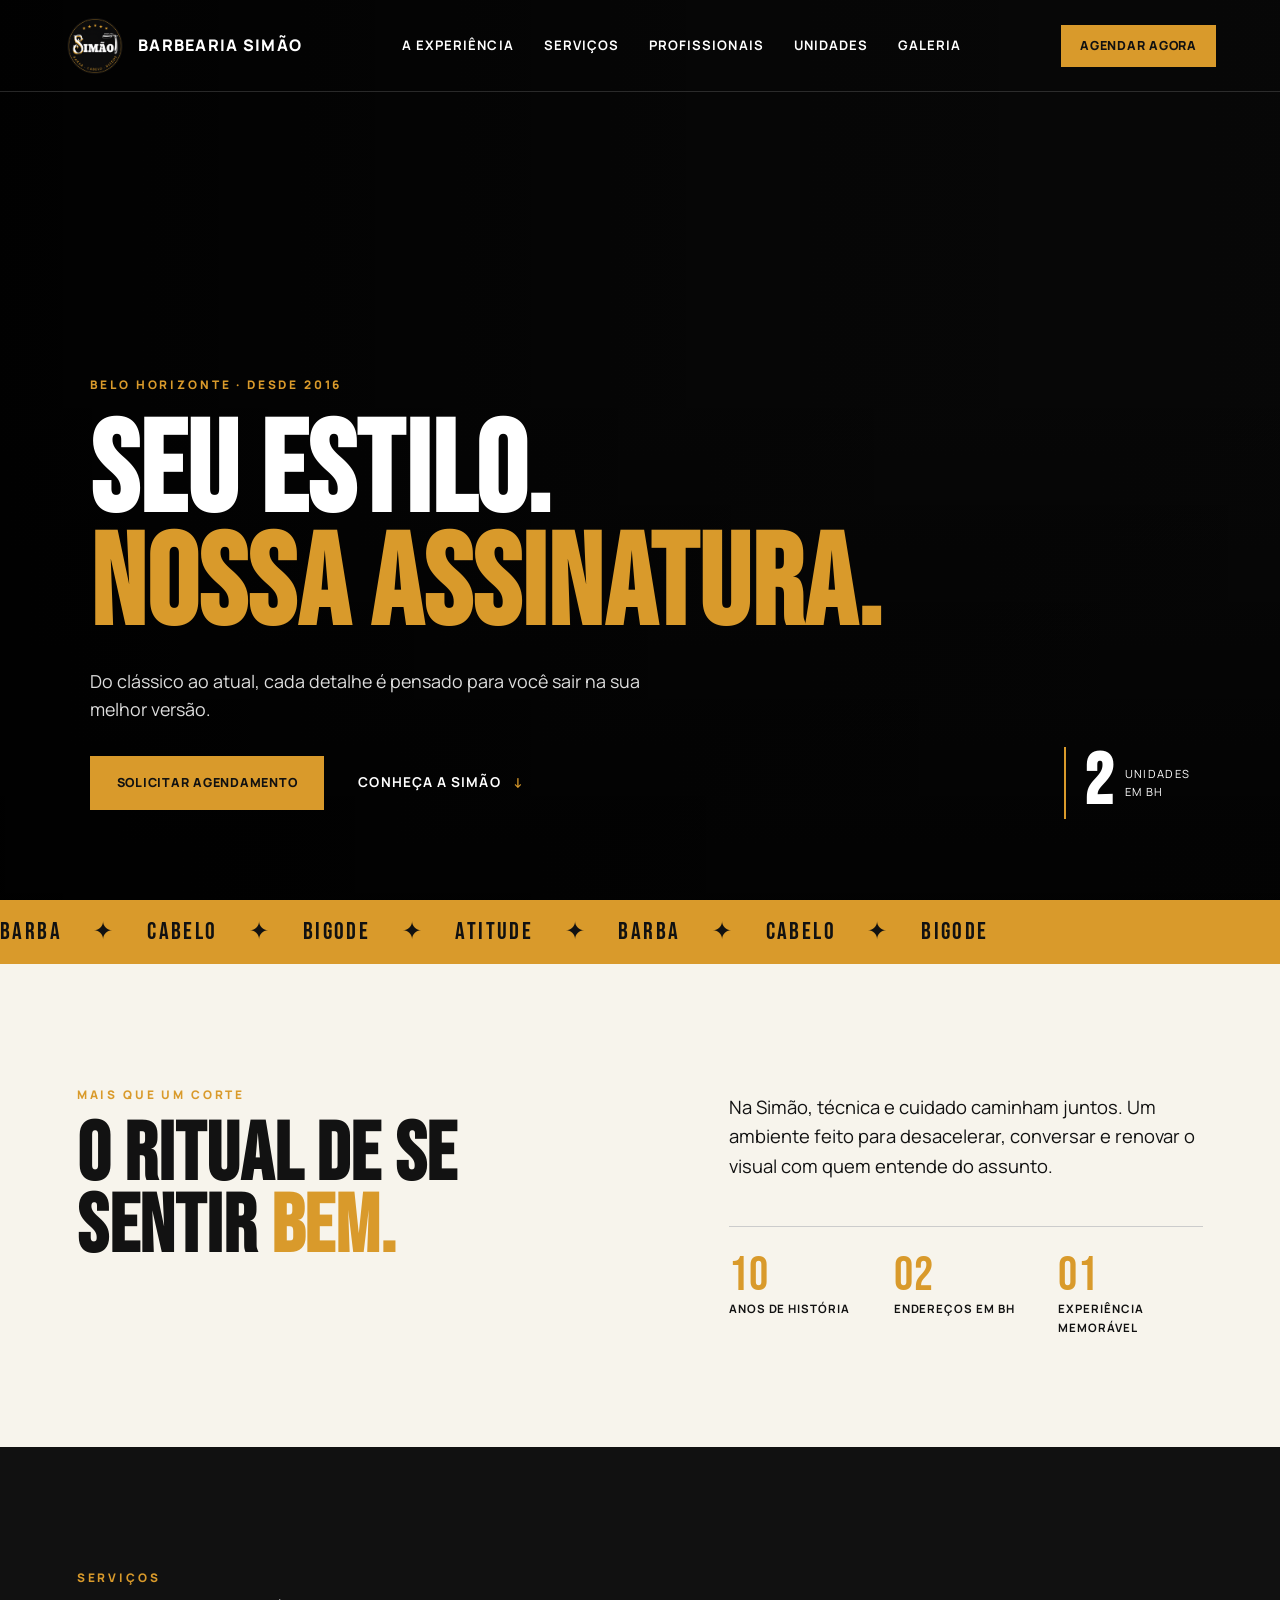
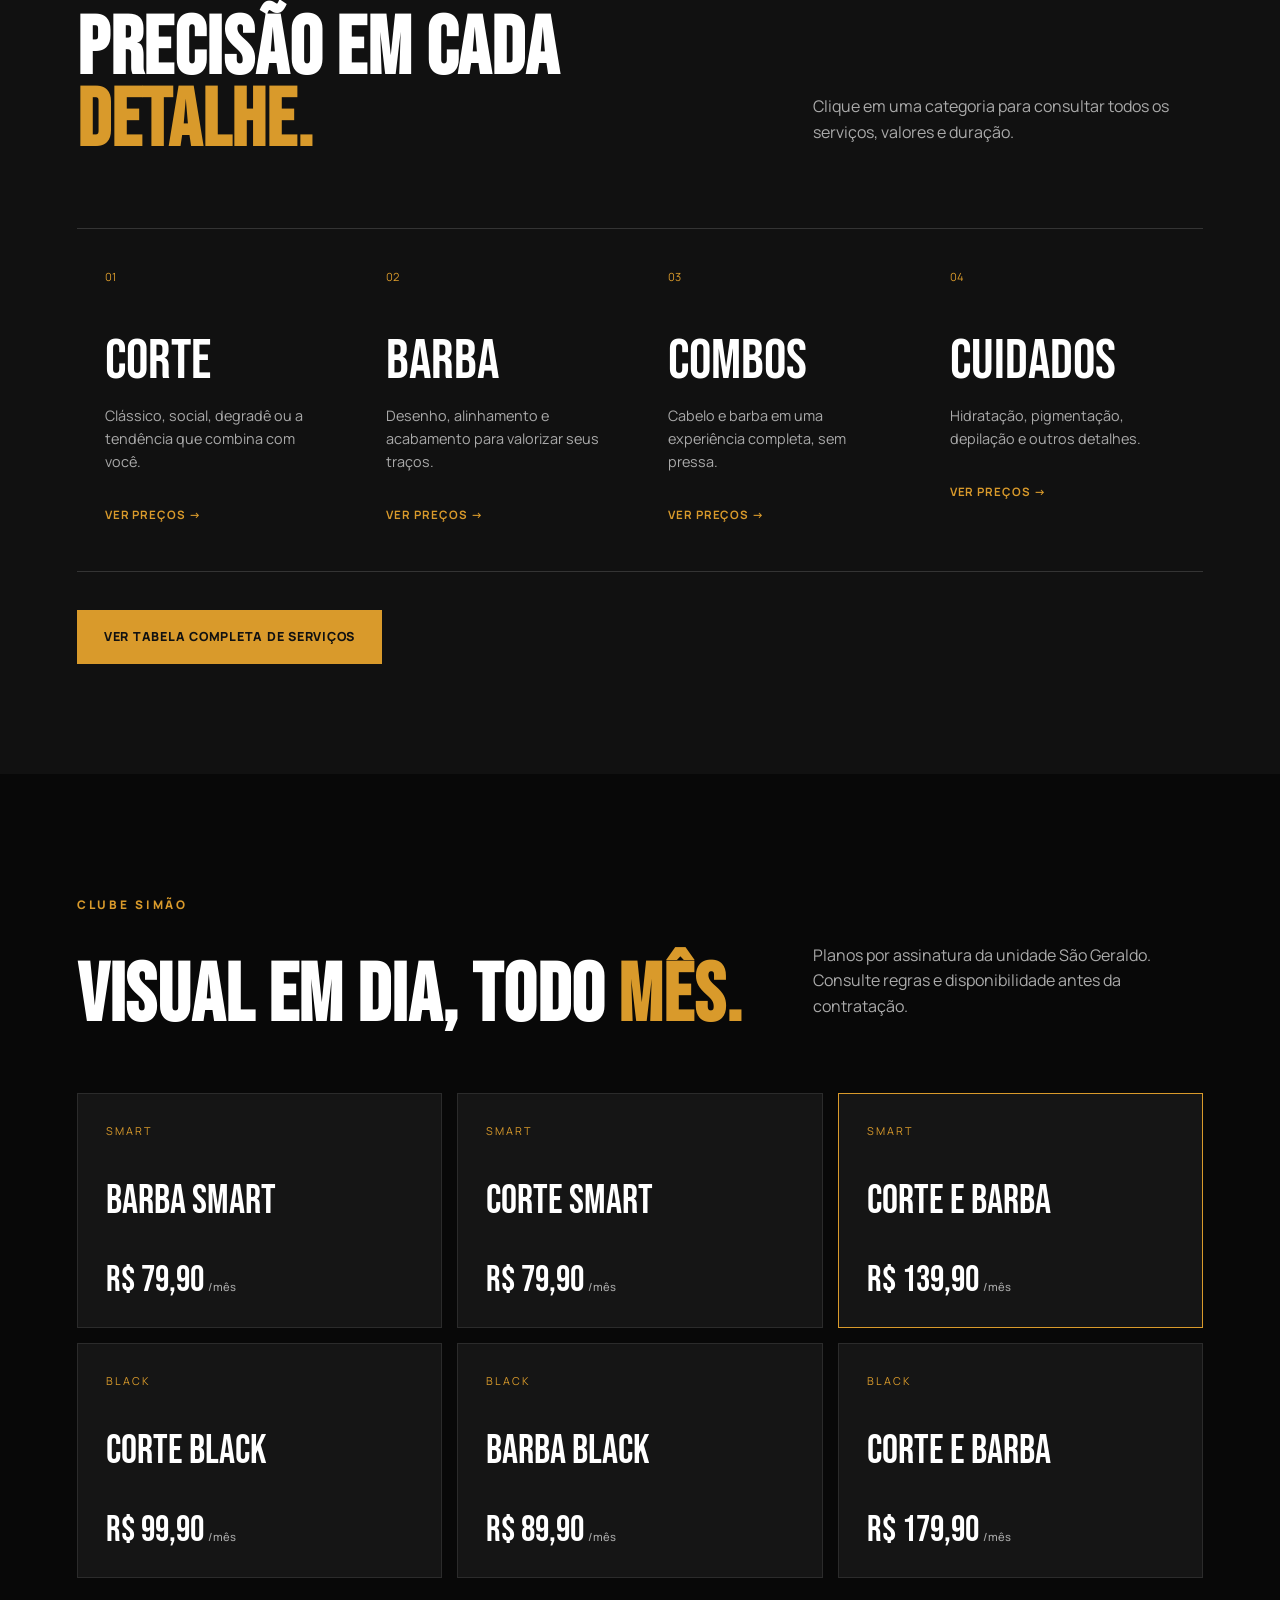
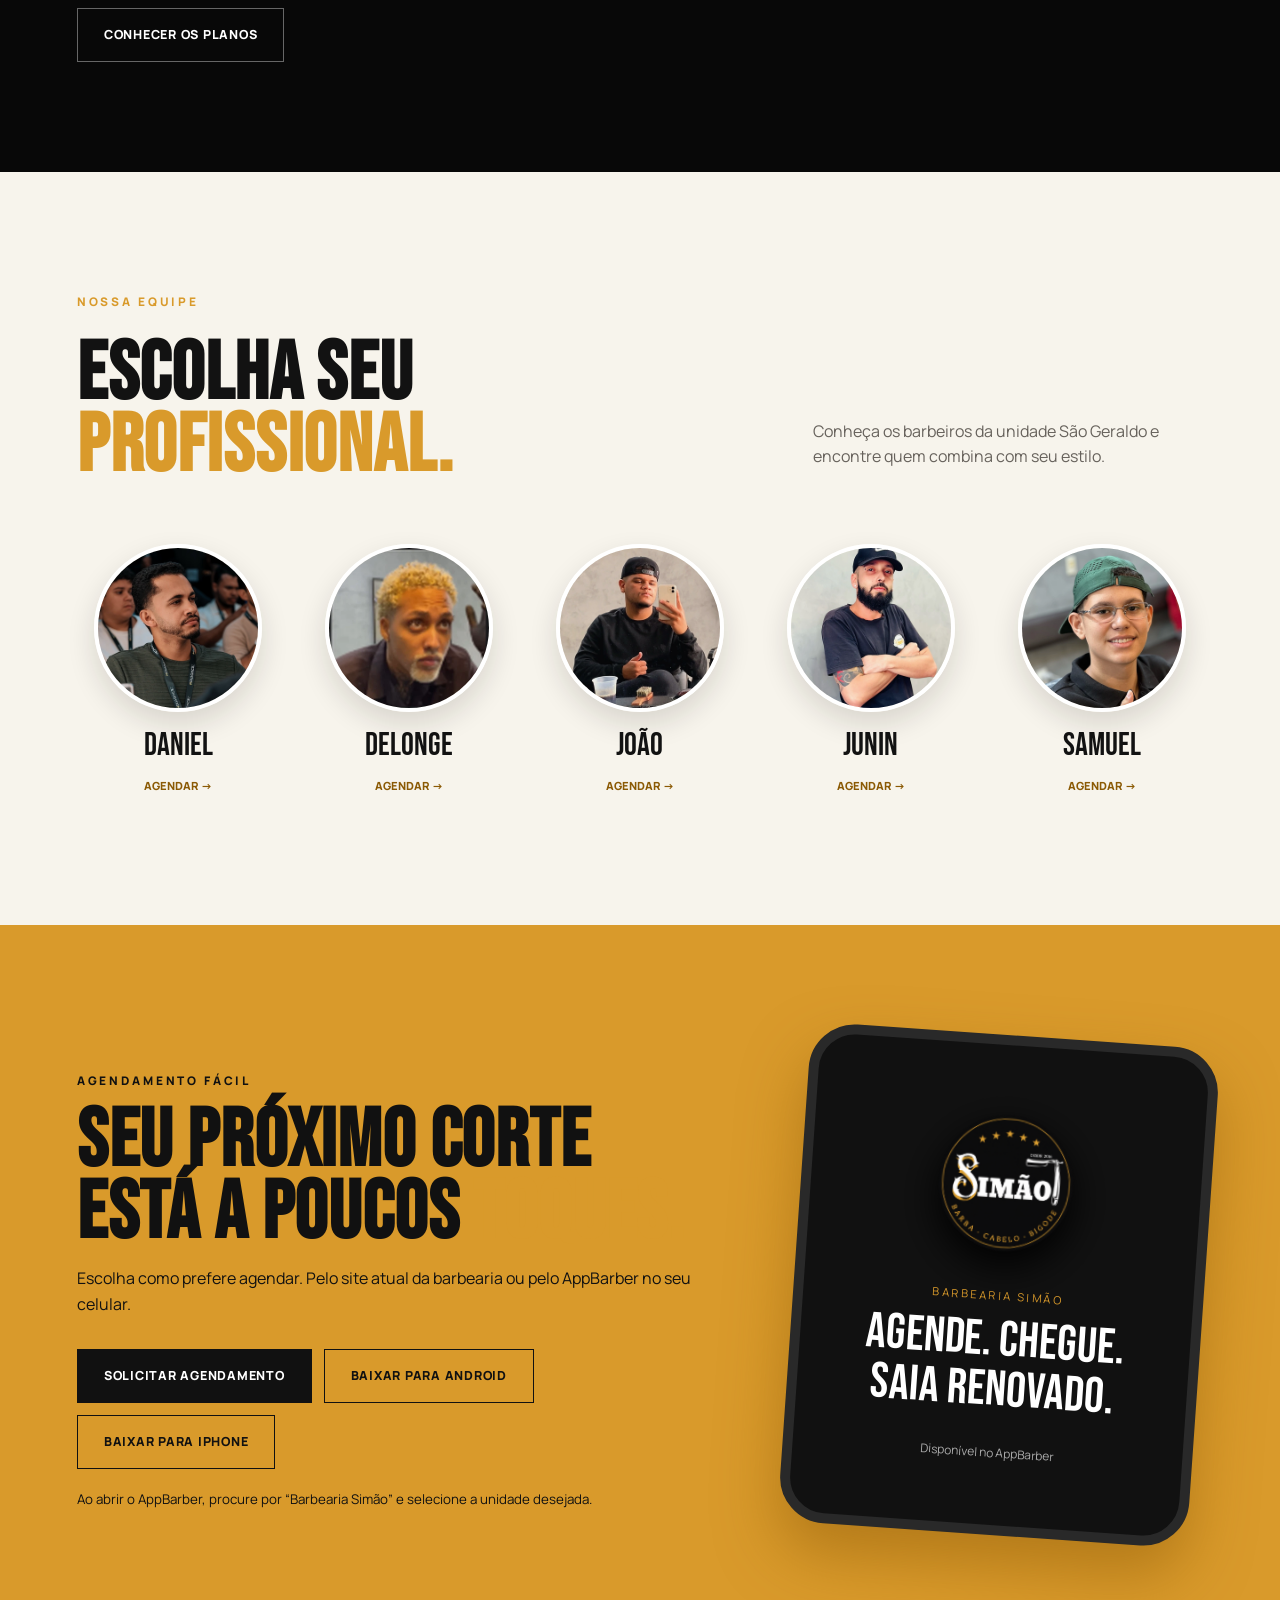
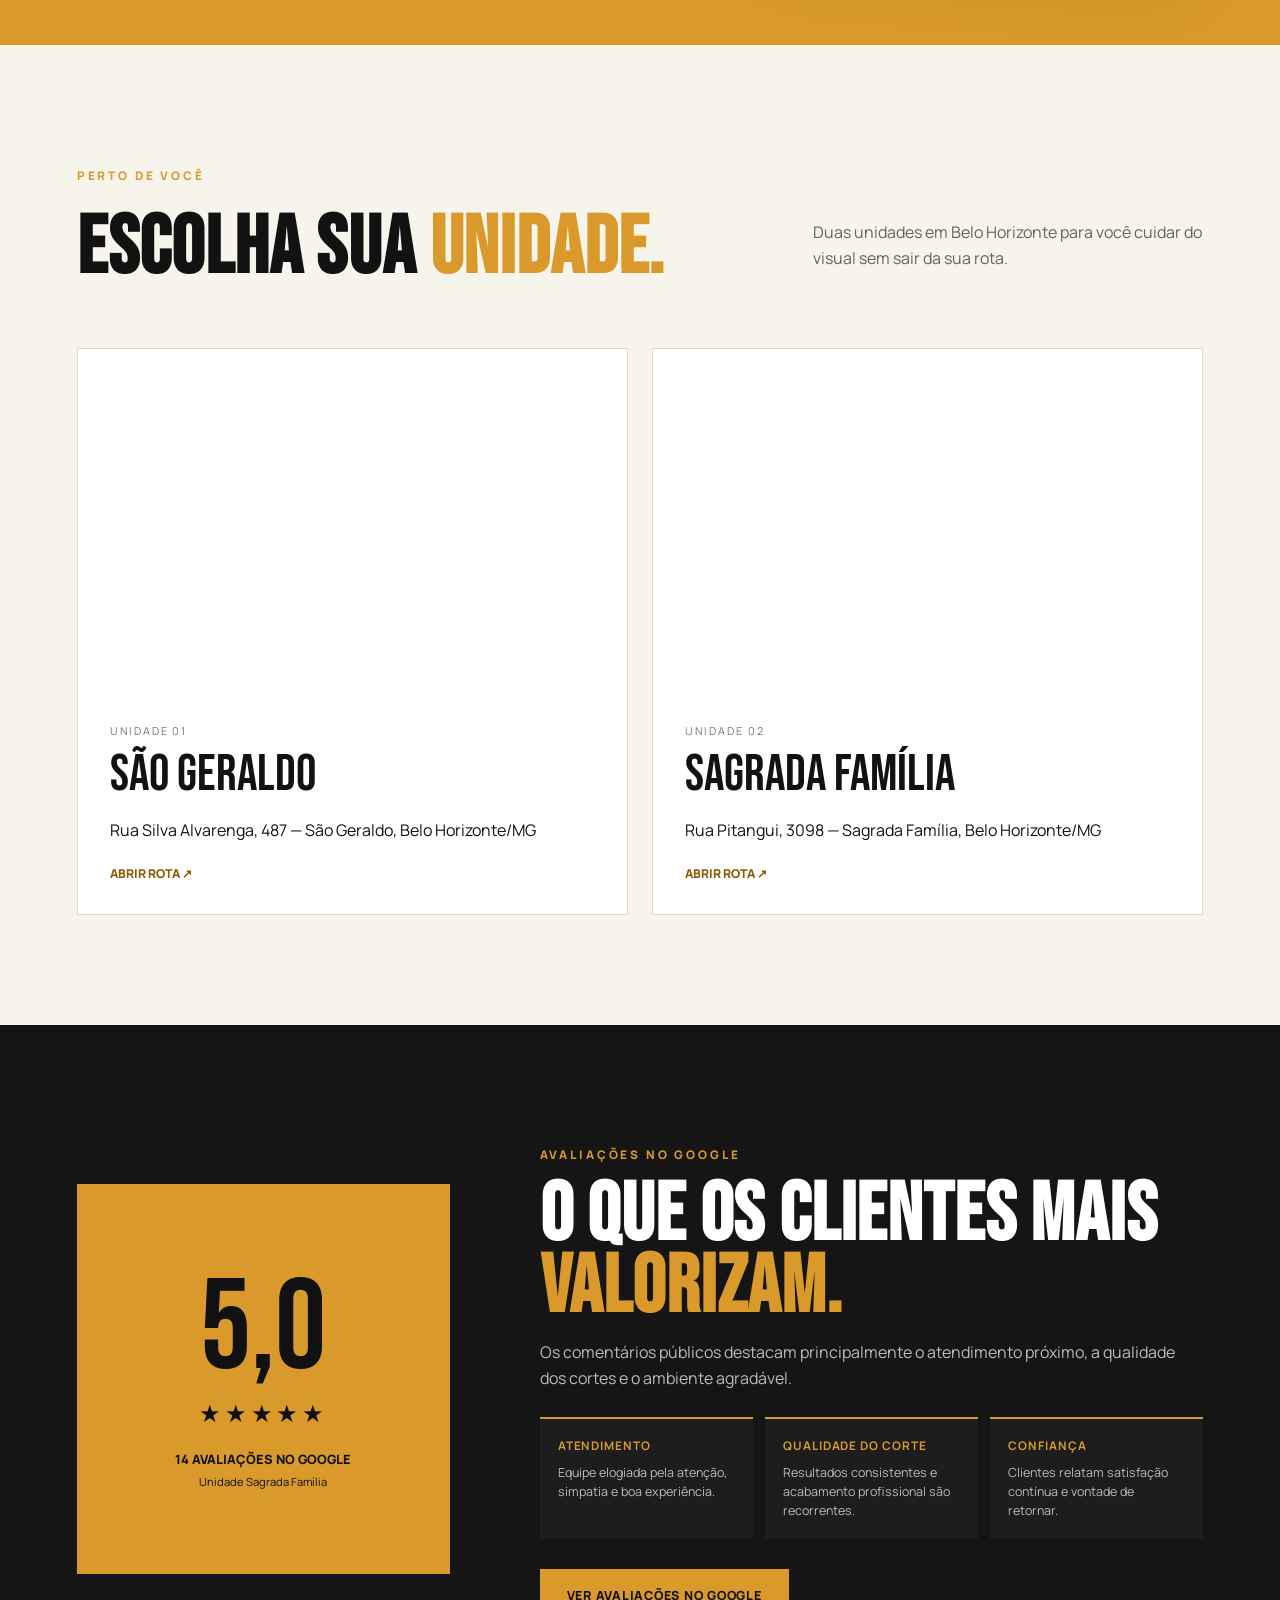
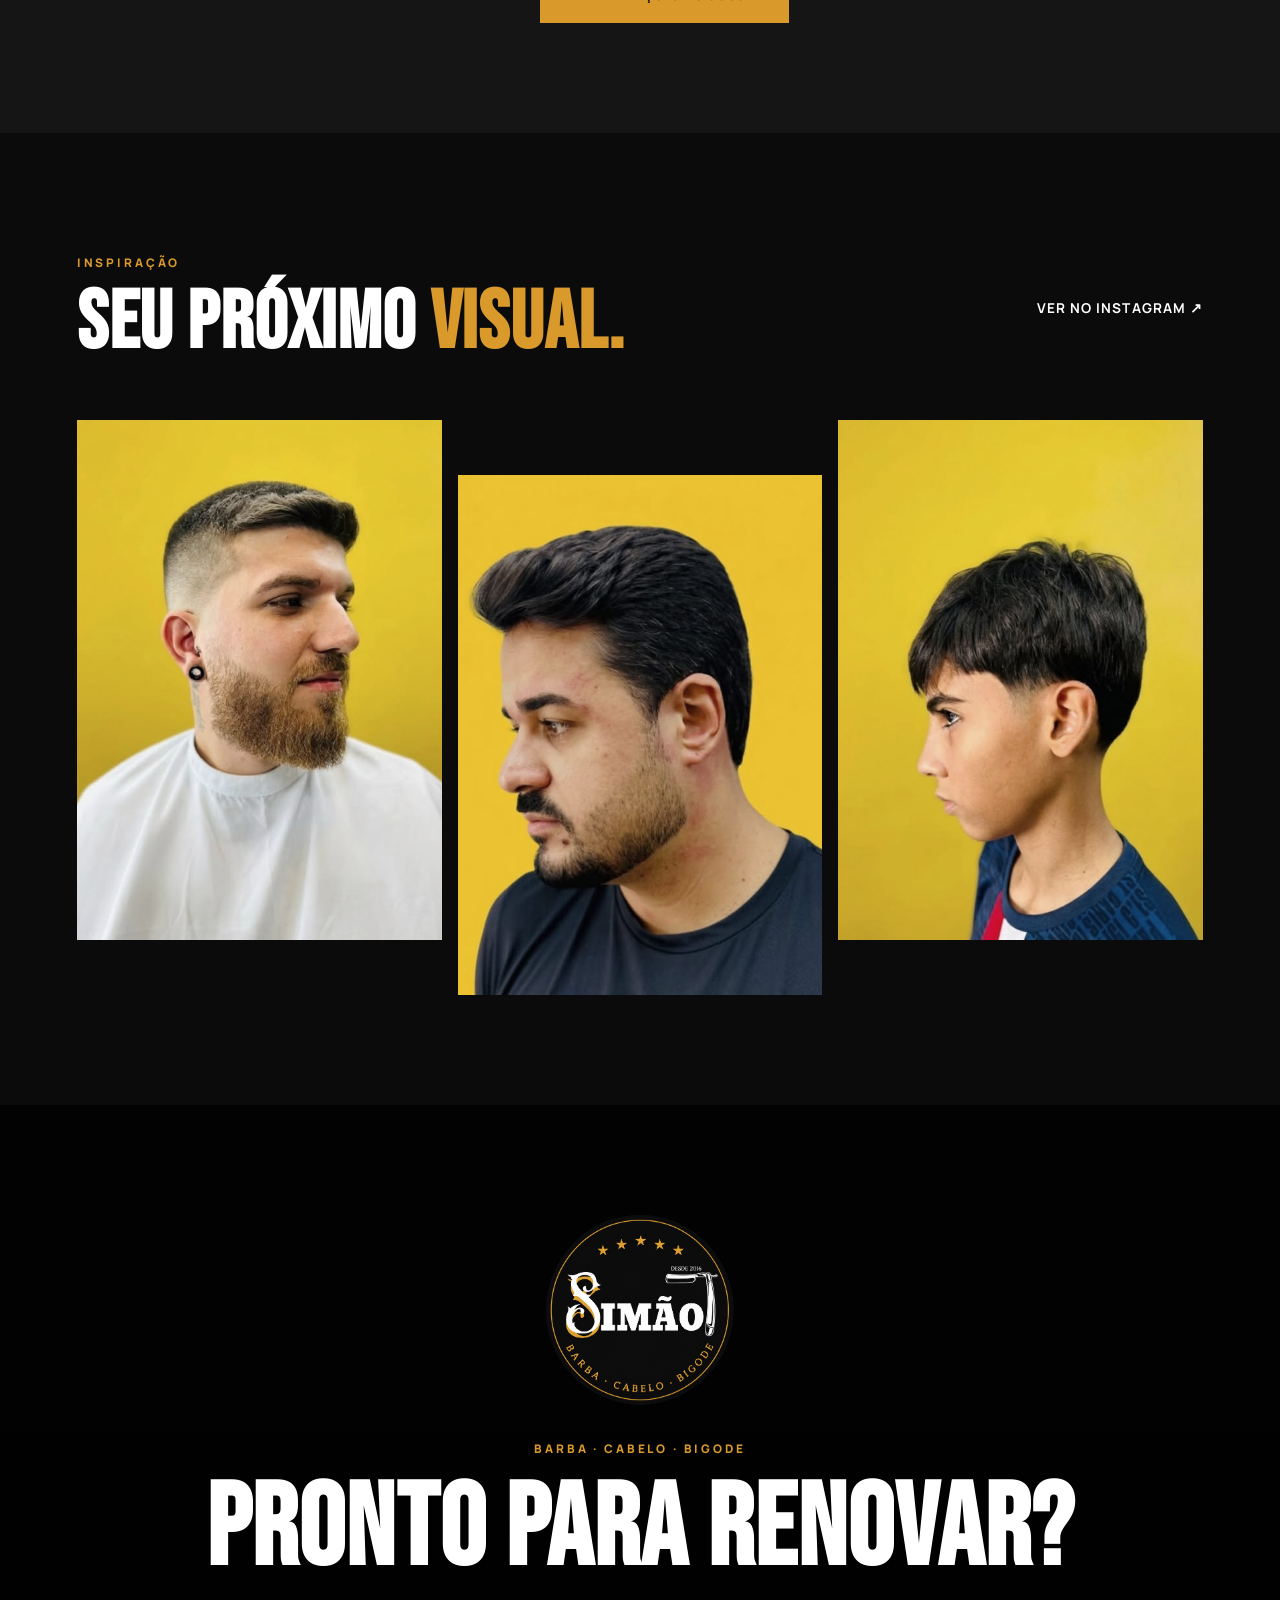
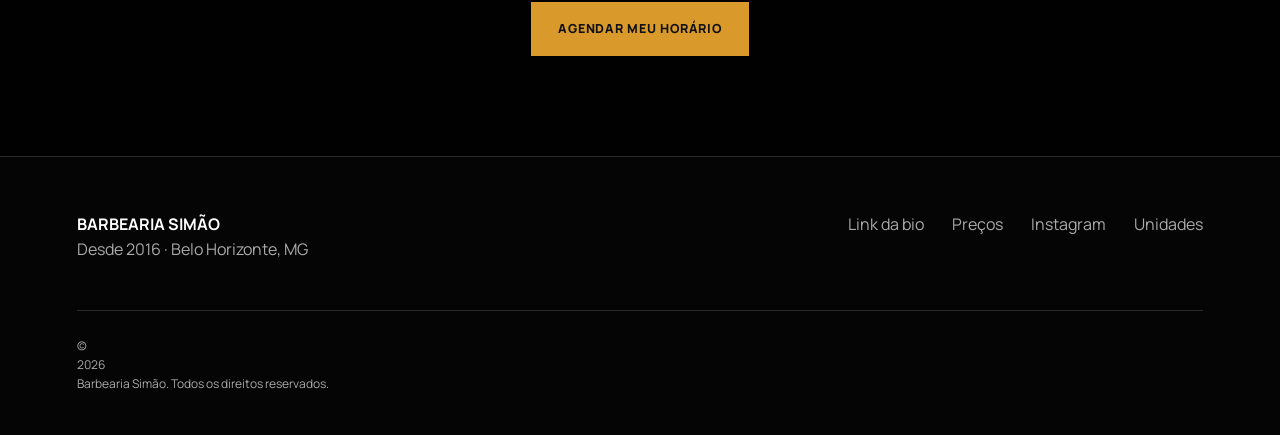
==== commit d112e5bf: "Correção de Avaliação e Fotos de Profissionais" ====
--- a/index.html
+++ b/index.html
@@ -167,14 +167,24 @@
       </div>
     </section>
 
-    <!-- Avaliação pública disponível no AppBarber. -->
+    <!-- Reputação pública da unidade Sagrada Família no Google. -->
     <section class="reviews section" id="avaliacoes">
-      <div class="rating-summary"><strong>5,0</strong><span>★★★★★</span><p>Nota exibida no perfil oficial do AppBarber</p></div>
-      <div>
-        <p class="eyebrow">Avaliações</p>
-        <h2>A confiança começa no <em>atendimento.</em></h2>
-        <p>O perfil oficial ainda não possui comentários públicos escritos. Depois da sua visita, compartilhe sua experiência e ajude outros clientes.</p>
-        <a class="button" href="agendamento.html">Agendar uma experiência</a>
+      <div class="rating-summary">
+        <strong>5,0</strong>
+        <span aria-label="Cinco estrelas">★★★★★</span>
+        <p>14 avaliações no Google</p>
+        <small>Unidade Sagrada Família</small>
+      </div>
+      <div class="review-content">
+        <p class="eyebrow">Avaliações no Google</p>
+        <h2>O que os clientes mais <em>valorizam.</em></h2>
+        <p>Os comentários públicos destacam principalmente o atendimento próximo, a qualidade dos cortes e o ambiente agradável.</p>
+        <div class="review-insights" aria-label="Principais temas das avaliações">
+          <article><strong>Atendimento</strong><span>Equipe elogiada pela atenção, simpatia e boa experiência.</span></article>
+          <article><strong>Qualidade do corte</strong><span>Resultados consistentes e acabamento profissional são recorrentes.</span></article>
+          <article><strong>Confiança</strong><span>Clientes relatam satisfação contínua e vontade de retornar.</span></article>
+        </div>
+        <a class="button" href="https://www.google.com/maps/search/?api=1&query=Barbearia+Simão+Sagrada+Família+Belo+Horizonte" target="_blank" rel="noopener">Ver avaliações no Google</a>
       </div>
     </section>
 
--- a/style/components.css
+++ b/style/components.css
@@ -10,10 +10,10 @@
 .plans{background:#080808}.plans-grid{display:grid;grid-template-columns:repeat(3,1fr);gap:15px;margin:45px 0 30px}.plans-grid article{min-height:235px;padding:28px;background:#151515;border:1px solid #2b2b2b;display:flex;flex-direction:column;justify-content:space-between}.plans-grid article:hover,.plan-featured{border-color:var(--gold)!important}.plans-grid span{color:var(--gold);font-size:.68rem;text-transform:uppercase;letter-spacing:.18em}.plans-grid h3{font:2.5rem/1 "Bebas Neue";text-transform:uppercase;margin:20px 0}.plans-grid strong{font:2.25rem/1 "Bebas Neue"}.plans-grid small{font:500 .7rem Manrope;color:#aaa;margin-left:4px}
 
 /* Cards dos profissionais. */
-.team{background:var(--paper);color:var(--ink)}.team .section-heading>p{color:#67625c}.team-grid{display:grid;grid-template-columns:repeat(5,1fr);gap:24px;margin-top:46px}.team-grid article{text-align:center;background:transparent}.team-grid img{width:min(100%,220px);aspect-ratio:1;object-fit:cover;border-radius:50%;margin:auto;border:5px solid #fff;box-shadow:0 16px 36px #1b150f2e;filter:grayscale(.15);transition:.3s}.team-grid article:hover img{filter:grayscale(0);transform:translateY(-6px);border-color:var(--gold)}.team-grid div{padding:20px}.team-grid h3{font:2rem/1 "Bebas Neue";text-transform:uppercase;margin:0 0 10px}.team-grid a{color:#8b5a05;font-size:.7rem;font-weight:800;text-transform:uppercase}
+.team{background:var(--paper);color:var(--ink)}.team .section-heading>p{color:#67625c}.team-grid{display:grid;grid-template-columns:repeat(5,minmax(140px,1fr));gap:28px;margin-top:46px;align-items:start}.team-grid article{text-align:center;background:transparent;min-width:0}.team-grid img{display:block;width:168px!important;height:168px!important;max-width:168px!important;aspect-ratio:auto!important;object-fit:cover!important;object-position:center;border-radius:999px!important;margin:0 auto;border:4px solid #fff;box-shadow:0 12px 28px #1b150f24;filter:grayscale(.1);transition:.3s}.team-grid article:hover img{filter:grayscale(0);transform:translateY(-5px);border-color:var(--gold)}.team-grid div{padding:18px 8px}.team-grid h3{font:2rem/1 "Bebas Neue";text-transform:uppercase;margin:0 0 10px}.team-grid a{color:#8b5a05;font-size:.7rem;font-weight:800;text-transform:uppercase}
 
 /* Resumo da nota pública do AppBarber. */
-.reviews{display:grid;grid-template-columns:.8fr 1.2fr;align-items:center;gap:9vw;background:#151515}.rating-summary{min-height:360px;background:var(--gold);color:#111;display:flex;flex-direction:column;align-items:center;justify-content:center;text-align:center;padding:35px}.rating-summary strong{font:8rem/1 "Bebas Neue"}.rating-summary span{font-size:1.5rem;letter-spacing:.15em}.rating-summary p{max-width:260px;font-size:.8rem;font-weight:700;text-transform:uppercase}.reviews>div:last-child>p:not(.eyebrow){max-width:650px;color:#bbb;margin-bottom:30px}
+.reviews{display:grid;grid-template-columns:.72fr 1.28fr;align-items:center;gap:7vw;background:#151515}.rating-summary{min-height:390px;background:var(--gold);color:#111;display:flex;flex-direction:column;align-items:center;justify-content:center;text-align:center;padding:35px}.rating-summary strong{font:8rem/1 "Bebas Neue"}.rating-summary span{font-size:1.5rem;letter-spacing:.15em}.rating-summary p{max-width:260px;margin:16px 0 0;font-size:.8rem;font-weight:800;text-transform:uppercase}.rating-summary small{margin-top:4px;font-size:.7rem}.review-content>p:not(.eyebrow){max-width:700px;color:#bbb;margin-bottom:26px}.review-insights{display:grid;grid-template-columns:repeat(3,1fr);gap:12px;margin:0 0 30px}.review-insights article{padding:18px;background:#1d1d1d;border-top:2px solid var(--gold)}.review-insights strong,.review-insights span{display:block}.review-insights strong{color:var(--gold);font-size:.74rem;text-transform:uppercase;letter-spacing:.08em}.review-insights span{margin-top:8px;color:#bbb;font-size:.78rem;line-height:1.5}
 
 /* Galeria com publicações locais do Instagram. */
 .gallery-grid{grid-template-columns:repeat(3,1fr)}.gallery-grid a:nth-child(2){margin-top:55px}.gallery-grid img:nth-child(2){margin-top:0}
@@ -25,7 +25,7 @@
 .appointment-layout{min-height:calc(100vh - 84px);display:grid;grid-template-columns:.9fr 1.1fr;gap:8vw;padding:80px max(6vw,24px);background:radial-gradient(circle at 15% 20%,#38260d,transparent 35%)}.appointment-intro h1{font:clamp(4.2rem,7vw,7.5rem)/.88 "Bebas Neue";text-transform:uppercase;margin:.2em 0}.appointment-intro>p:not(.eyebrow){color:#bbb;max-width:600px}.appointment-note{margin-top:35px;padding:22px;border-left:3px solid var(--gold);background:#131313;display:grid;gap:5px}.appointment-note strong{color:var(--gold);text-transform:uppercase;font-size:.75rem}.appointment-note span{color:#aaa;font-size:.85rem}.appointment-form{align-self:start;background:var(--paper);color:var(--ink);padding:38px;display:grid;grid-template-columns:1fr 1fr;gap:22px}.field{display:grid;gap:7px}.field-full{grid-column:1/-1}.field label{font-size:.72rem;font-weight:800;text-transform:uppercase;letter-spacing:.08em}.field input,.field select{width:100%;min-height:52px;border:1px solid #ccc;background:#fff;padding:0 14px;font:500 1rem Manrope;color:#111}.field input:focus,.field select:focus{outline:2px solid var(--gold);outline-offset:2px}.appointment-form .button{width:100%;cursor:pointer}.privacy-copy{margin:0;color:#777;font-size:.72rem;text-align:center}
 
 /* Ajustes para tablets. */
-@media(max-width:900px){.plans-grid{grid-template-columns:repeat(2,1fr)}.team-grid{grid-template-columns:repeat(3,1fr)}.reviews{grid-template-columns:1fr}.gallery-grid{grid-template-columns:repeat(2,1fr)}.price-list{grid-template-columns:1fr}.appointment-layout{grid-template-columns:1fr}}
+@media(max-width:900px){.plans-grid{grid-template-columns:repeat(2,1fr)}.team-grid{grid-template-columns:repeat(3,1fr)}.reviews{grid-template-columns:1fr}.review-insights{grid-template-columns:1fr}.gallery-grid{grid-template-columns:repeat(2,1fr)}.price-list{grid-template-columns:1fr}.appointment-layout{grid-template-columns:1fr}}
 
 /* Ajustes para celulares. */
-@media(max-width:620px){.plans-grid{grid-template-columns:1fr}.team-grid{grid-template-columns:1fr 1fr}.team-grid div{padding:16px}.gallery-grid a:nth-child(2),.gallery-grid a:nth-child(4){margin-top:20px}.inner-header .brand span{display:none}.price-hero{padding-top:70px}.price-hero h1{font-size:4.4rem}.price-list summary{padding:0 16px;font-size:.84rem}.price-footer{display:block}.price-footer p{margin-top:18px}.location-content p{font-size:.9rem}.appointment-layout{padding-top:55px}.appointment-intro h1{font-size:4.2rem}.appointment-form{padding:24px;grid-template-columns:1fr}.field,.field-full{grid-column:1}}
+@media(max-width:620px){.plans-grid{grid-template-columns:1fr}.team-grid{grid-template-columns:1fr 1fr;gap:22px 12px}.team-grid img{width:126px!important;height:126px!important;max-width:126px!important}.team-grid div{padding:14px 4px}.gallery-grid a:nth-child(2),.gallery-grid a:nth-child(4){margin-top:20px}.inner-header .brand span{display:none}.price-hero{padding-top:70px}.price-hero h1{font-size:4.4rem}.price-list summary{padding:0 16px;font-size:.84rem}.price-footer{display:block}.price-footer p{margin-top:18px}.location-content p{font-size:.9rem}.appointment-layout{padding-top:55px}.appointment-intro h1{font-size:4.2rem}.appointment-form{padding:24px;grid-template-columns:1fr}.field,.field-full{grid-column:1}}
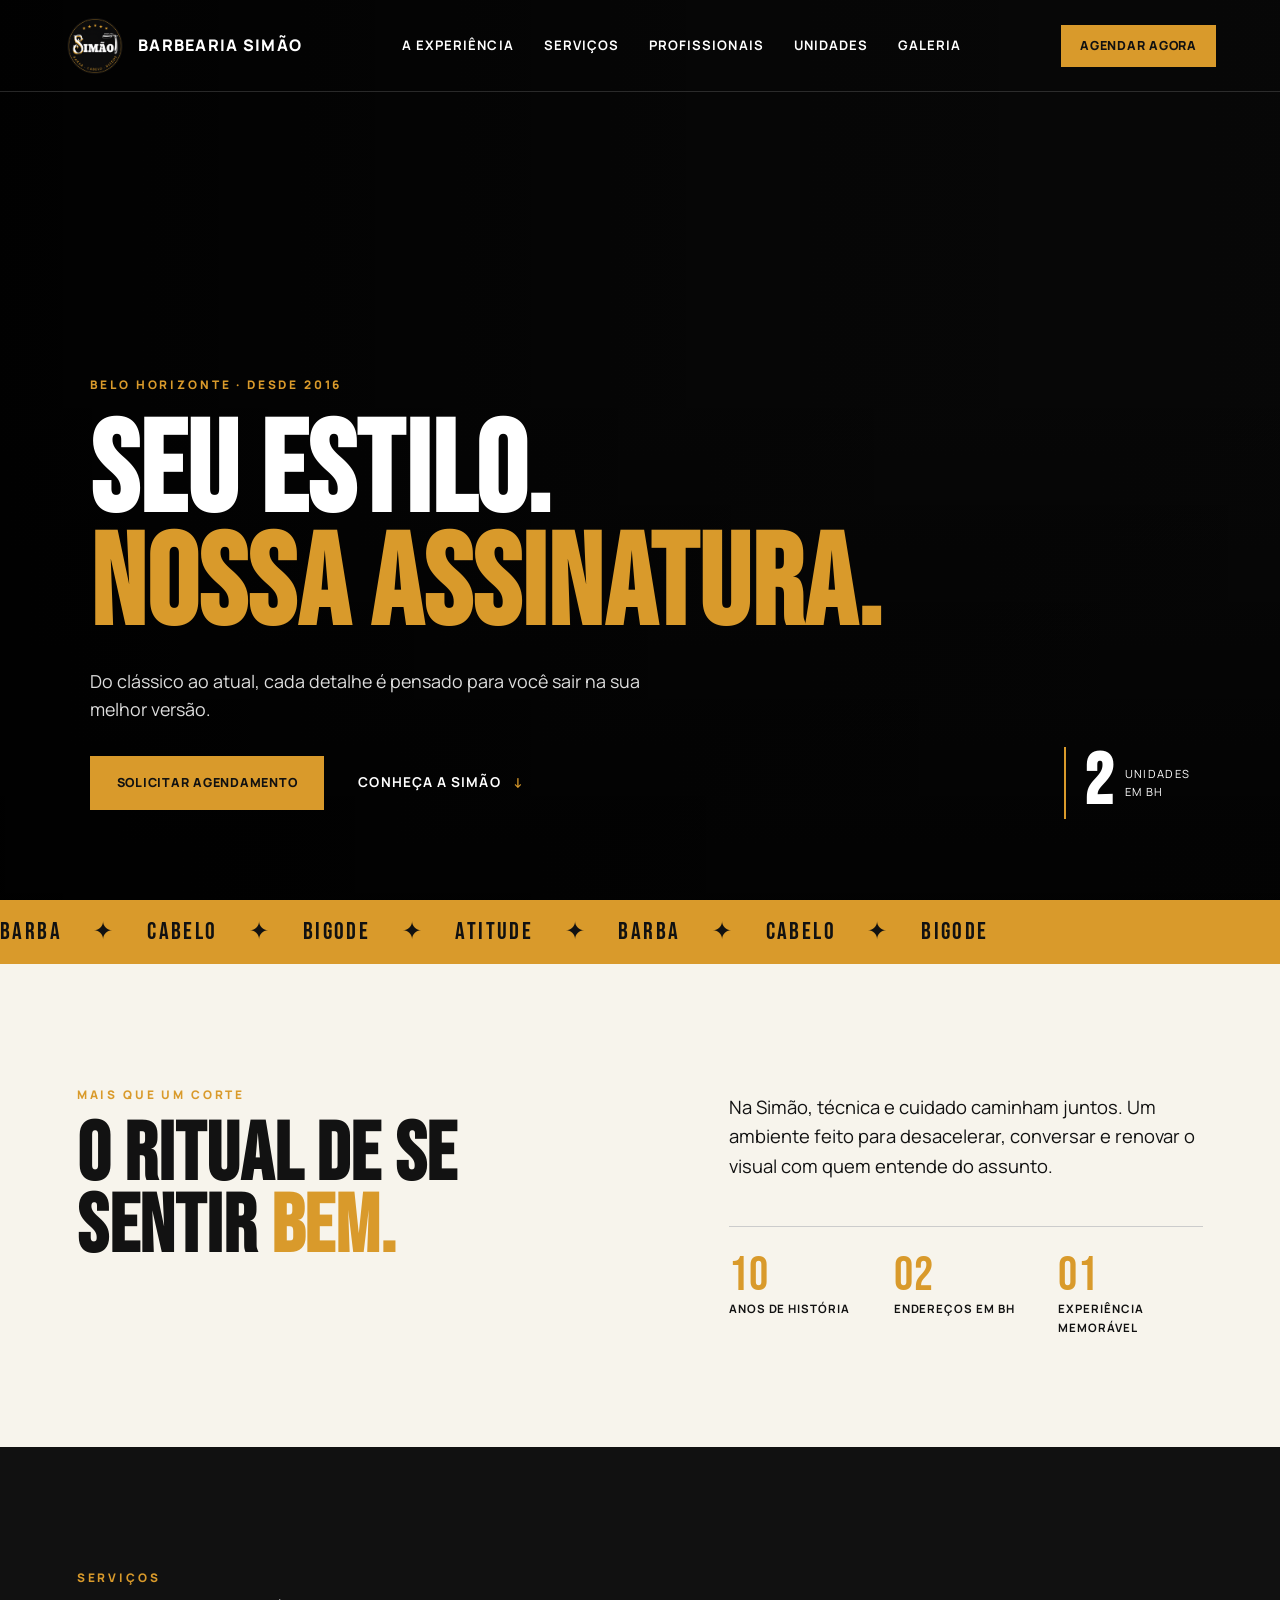
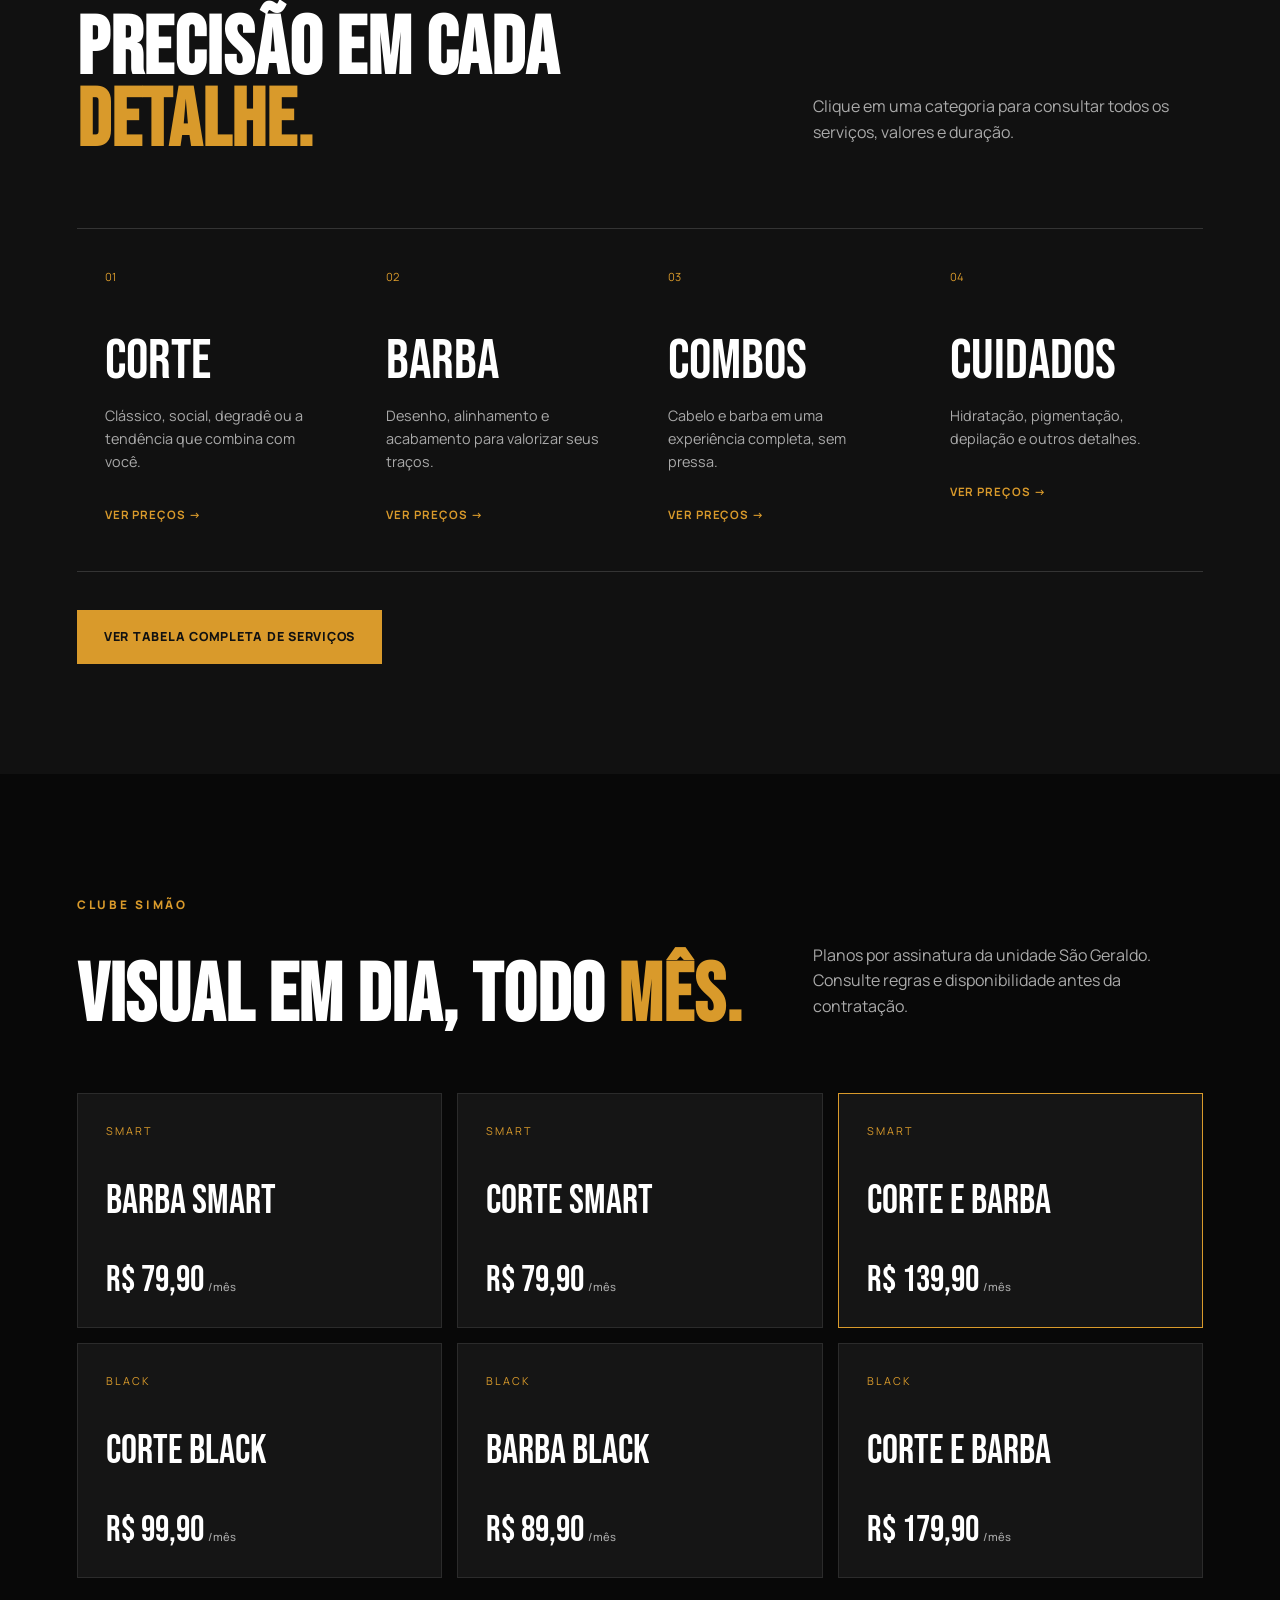
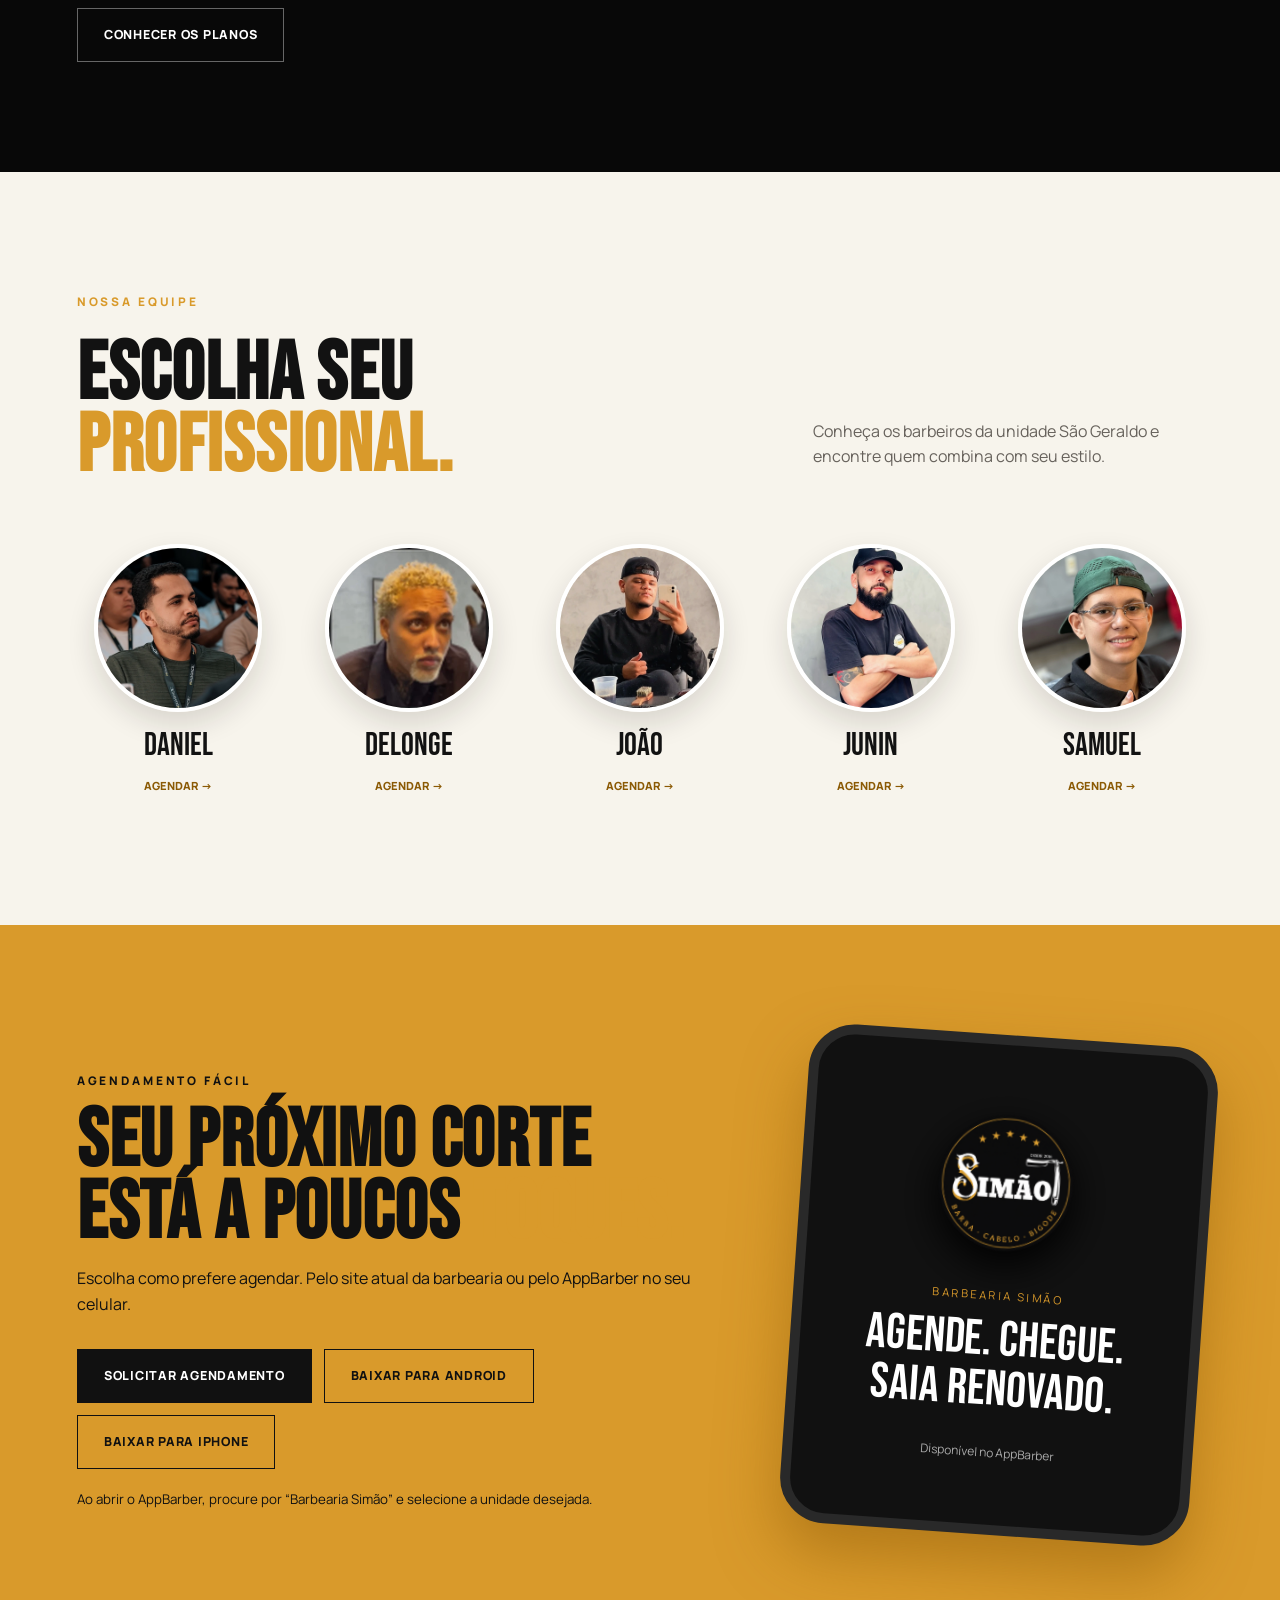
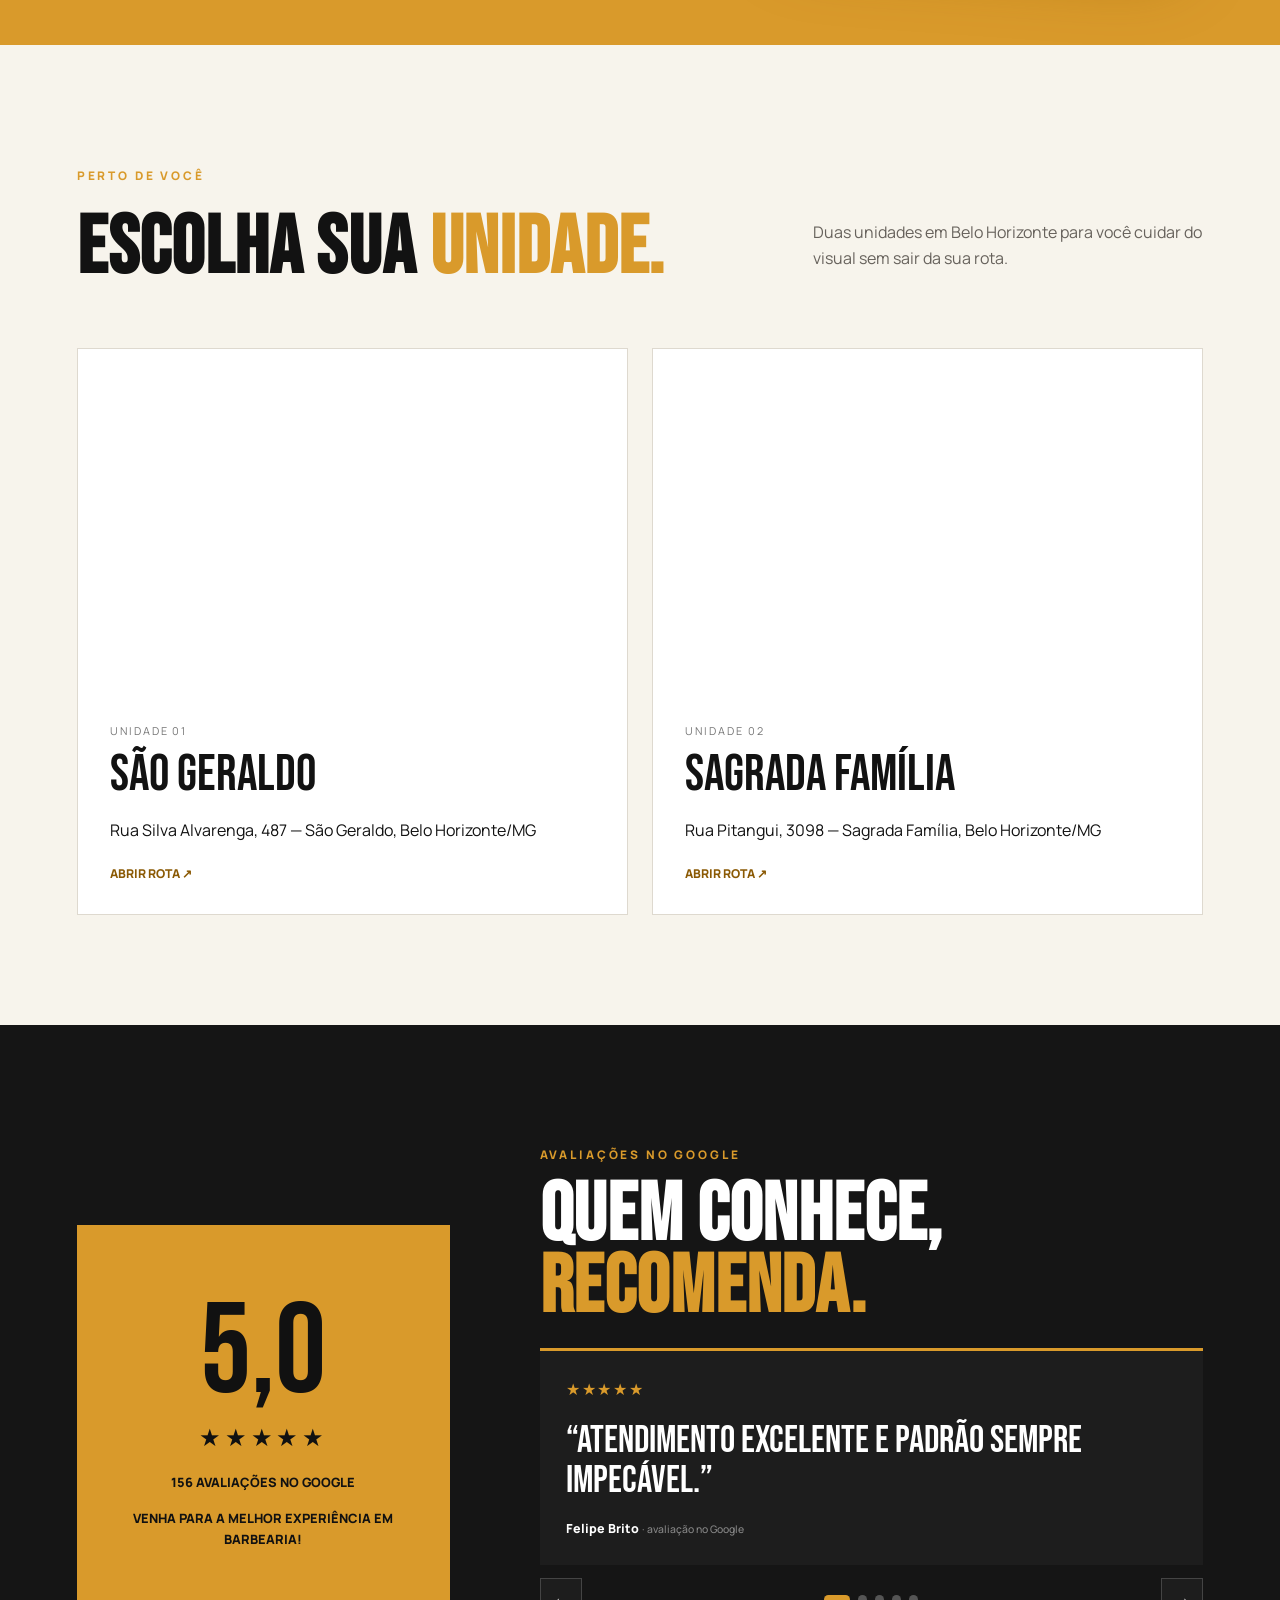
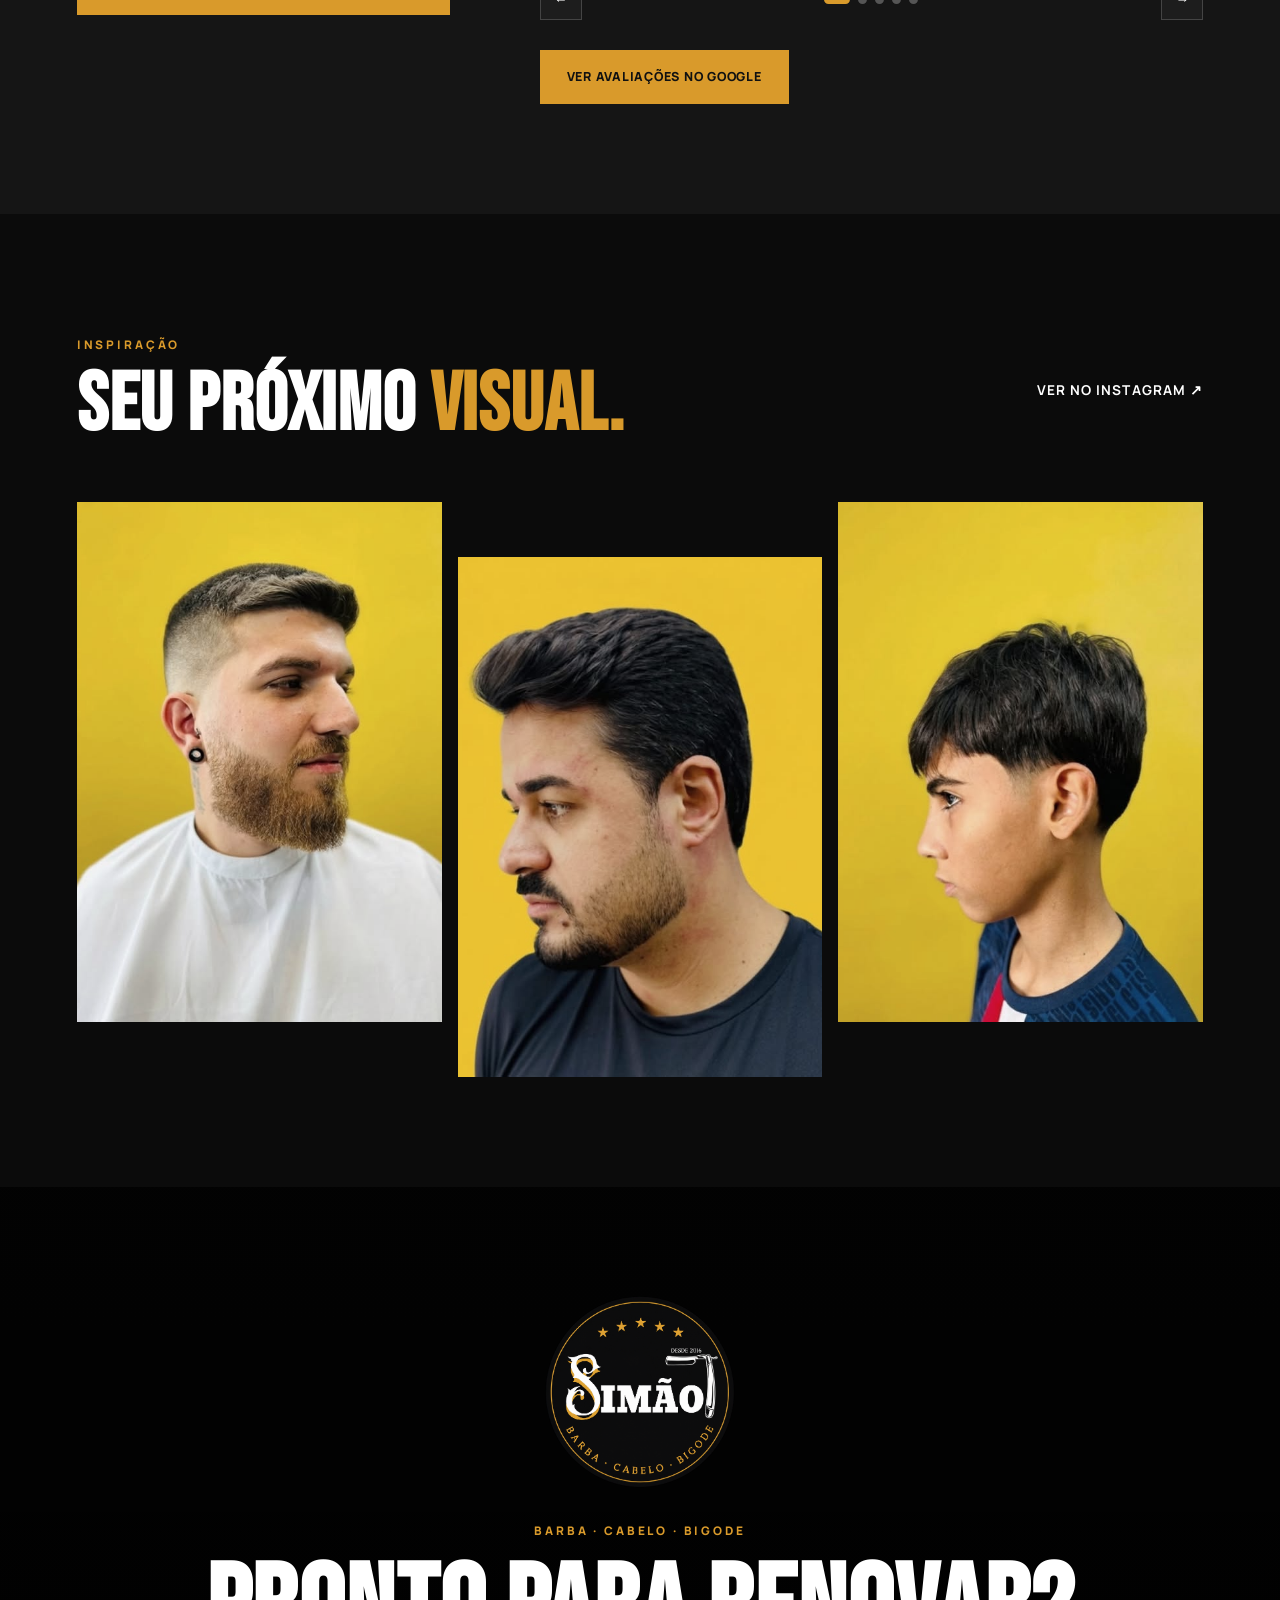
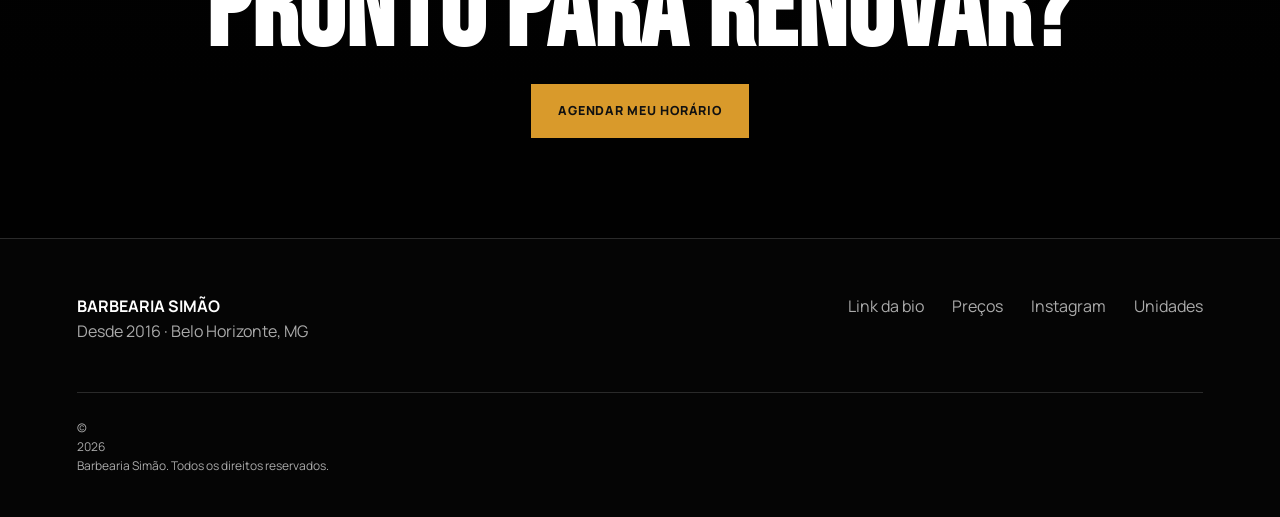
==== commit ddc918c8: "Melhorias no site: avaliações e nomes" ====
--- a/index.html
+++ b/index.html
@@ -167,24 +167,58 @@
       </div>
     </section>
 
-    <!-- Reputação pública da unidade Sagrada Família no Google. -->
+    <!-- Reputação consolidada das duas unidades no Google. -->
     <section class="reviews section" id="avaliacoes">
       <div class="rating-summary">
         <strong>5,0</strong>
         <span aria-label="Cinco estrelas">★★★★★</span>
-        <p>14 avaliações no Google</p>
-        <small>Unidade Sagrada Família</small>
+        <p>156 avaliações no Google</p>
+        <p>Venha para a melhor experiência em barbearia!</p>
       </div>
       <div class="review-content">
         <p class="eyebrow">Avaliações no Google</p>
-        <h2>O que os clientes mais <em>valorizam.</em></h2>
-        <p>Os comentários públicos destacam principalmente o atendimento próximo, a qualidade dos cortes e o ambiente agradável.</p>
-        <div class="review-insights" aria-label="Principais temas das avaliações">
-          <article><strong>Atendimento</strong><span>Equipe elogiada pela atenção, simpatia e boa experiência.</span></article>
-          <article><strong>Qualidade do corte</strong><span>Resultados consistentes e acabamento profissional são recorrentes.</span></article>
-          <article><strong>Confiança</strong><span>Clientes relatam satisfação contínua e vontade de retornar.</span></article>
-        </div>
-        <a class="button" href="https://www.google.com/maps/search/?api=1&query=Barbearia+Simão+Sagrada+Família+Belo+Horizonte" target="_blank" rel="noopener">Ver avaliações no Google</a>
+        <h2>Quem conhece, <em>recomenda.</em></h2>
+        <div class="review-carousel" aria-label="Comentários de clientes" aria-roledescription="carrossel">
+          <div class="review-track">
+            <article class="review-slide active" aria-hidden="false">
+              <span class="review-stars" aria-label="Cinco estrelas">★★★★★</span>
+              <blockquote>“Atendimento excelente e padrão sempre impecável.”</blockquote>
+              <p>Felipe Brito <small>· avaliação no Google</small></p>
+            </article>
+            <article class="review-slide" aria-hidden="true">
+              <span class="review-stars" aria-label="Cinco estrelas">★★★★★</span>
+              <blockquote>“Ambiente organizado e confortável.”</blockquote>
+              <p>Erik Nery <small>· avaliação no Google</small></p>
+            </article>
+            <article class="review-slide" aria-hidden="true">
+              <span class="review-stars" aria-label="Cinco estrelas">★★★★★</span>
+              <blockquote>“Excelente localização e técnica no corte.”</blockquote>
+              <p>George Felippe <small>· avaliação no Google</small></p>
+            </article>
+            <article class="review-slide" aria-hidden="true">
+              <span class="review-stars" aria-label="Cinco estrelas">★★★★★</span>
+              <blockquote>“Ótimo atendimento e corte de destaque.”</blockquote>
+              <p>JPR Rodrigues <small>· avaliação no Google</small></p>
+            </article>
+            <article class="review-slide" aria-hidden="true">
+              <span class="review-stars" aria-label="Cinco estrelas">★★★★★</span>
+              <blockquote>“Profissional excelente e ambiente nota 10.”</blockquote>
+              <p>Marcone Pereira <small>· avaliação no Google</small></p>
+            </article>
+          </div>
+          <div class="review-controls">
+            <button class="review-arrow review-prev" type="button" aria-label="Comentário anterior">←</button>
+            <div class="review-dots" role="tablist" aria-label="Escolher comentário">
+              <button class="active" type="button" role="tab" aria-selected="true" aria-label="Comentário 1"></button>
+              <button type="button" role="tab" aria-selected="false" aria-label="Comentário 2"></button>
+              <button type="button" role="tab" aria-selected="false" aria-label="Comentário 3"></button>
+              <button type="button" role="tab" aria-selected="false" aria-label="Comentário 4"></button>
+              <button type="button" role="tab" aria-selected="false" aria-label="Comentário 5"></button>
+            </div>
+            <button class="review-arrow review-next" type="button" aria-label="Próximo comentário">→</button>
+          </div>
+        </div>
+        <a class="button" href="https://www.google.com/maps/search/?api=1&query=Barbearia+Simão+São+Geraldo+Belo+Horizonte" target="_blank" rel="noopener">Ver avaliações no Google</a>
       </div>
     </section>
 
--- a/style/components.css
+++ b/style/components.css
@@ -13,7 +13,7 @@
 .team{background:var(--paper);color:var(--ink)}.team .section-heading>p{color:#67625c}.team-grid{display:grid;grid-template-columns:repeat(5,minmax(140px,1fr));gap:28px;margin-top:46px;align-items:start}.team-grid article{text-align:center;background:transparent;min-width:0}.team-grid img{display:block;width:168px!important;height:168px!important;max-width:168px!important;aspect-ratio:auto!important;object-fit:cover!important;object-position:center;border-radius:999px!important;margin:0 auto;border:4px solid #fff;box-shadow:0 12px 28px #1b150f24;filter:grayscale(.1);transition:.3s}.team-grid article:hover img{filter:grayscale(0);transform:translateY(-5px);border-color:var(--gold)}.team-grid div{padding:18px 8px}.team-grid h3{font:2rem/1 "Bebas Neue";text-transform:uppercase;margin:0 0 10px}.team-grid a{color:#8b5a05;font-size:.7rem;font-weight:800;text-transform:uppercase}
 
 /* Resumo da nota pública do AppBarber. */
-.reviews{display:grid;grid-template-columns:.72fr 1.28fr;align-items:center;gap:7vw;background:#151515}.rating-summary{min-height:390px;background:var(--gold);color:#111;display:flex;flex-direction:column;align-items:center;justify-content:center;text-align:center;padding:35px}.rating-summary strong{font:8rem/1 "Bebas Neue"}.rating-summary span{font-size:1.5rem;letter-spacing:.15em}.rating-summary p{max-width:260px;margin:16px 0 0;font-size:.8rem;font-weight:800;text-transform:uppercase}.rating-summary small{margin-top:4px;font-size:.7rem}.review-content>p:not(.eyebrow){max-width:700px;color:#bbb;margin-bottom:26px}.review-insights{display:grid;grid-template-columns:repeat(3,1fr);gap:12px;margin:0 0 30px}.review-insights article{padding:18px;background:#1d1d1d;border-top:2px solid var(--gold)}.review-insights strong,.review-insights span{display:block}.review-insights strong{color:var(--gold);font-size:.74rem;text-transform:uppercase;letter-spacing:.08em}.review-insights span{margin-top:8px;color:#bbb;font-size:.78rem;line-height:1.5}
+.reviews{display:grid;grid-template-columns:.72fr 1.28fr;align-items:center;gap:7vw;background:#151515}.rating-summary{min-height:390px;background:var(--gold);color:#111;display:flex;flex-direction:column;align-items:center;justify-content:center;text-align:center;padding:35px}.rating-summary strong{font:8rem/1 "Bebas Neue"}.rating-summary span{font-size:1.5rem;letter-spacing:.15em}.rating-summary p{max-width:260px;margin:16px 0 0;font-size:.8rem;font-weight:800;text-transform:uppercase}.review-carousel{margin:24px 0 30px}.review-track{position:relative;min-height:210px}.review-slide{position:absolute;inset:0;padding:26px;background:#1d1d1d;border-top:3px solid var(--gold);opacity:0;visibility:hidden;transform:translateX(18px);transition:opacity .35s,transform .35s}.review-slide.active{position:relative;opacity:1;visibility:visible;transform:none}.review-stars{color:var(--gold);letter-spacing:.12em}.review-slide blockquote{margin:18px 0;font:clamp(1.65rem,3vw,2.6rem)/1.05 "Bebas Neue";text-transform:uppercase}.review-slide p{margin:0;font-weight:800;font-size:.78rem}.review-slide small{color:#888;font-weight:500}.review-controls{display:flex;align-items:center;justify-content:space-between;margin-top:13px}.review-arrow{width:42px;height:42px;border:1px solid #444;background:#1d1d1d;color:#fff;cursor:pointer}.review-arrow:hover{border-color:var(--gold);color:var(--gold)}.review-dots{display:flex;gap:8px}.review-dots button{width:9px;height:9px;padding:0;border:0;border-radius:50%;background:#555;cursor:pointer}.review-dots button.active{width:26px;border-radius:8px;background:var(--gold)}
 
 /* Galeria com publicações locais do Instagram. */
 .gallery-grid{grid-template-columns:repeat(3,1fr)}.gallery-grid a:nth-child(2){margin-top:55px}.gallery-grid img:nth-child(2){margin-top:0}
@@ -25,7 +25,7 @@
 .appointment-layout{min-height:calc(100vh - 84px);display:grid;grid-template-columns:.9fr 1.1fr;gap:8vw;padding:80px max(6vw,24px);background:radial-gradient(circle at 15% 20%,#38260d,transparent 35%)}.appointment-intro h1{font:clamp(4.2rem,7vw,7.5rem)/.88 "Bebas Neue";text-transform:uppercase;margin:.2em 0}.appointment-intro>p:not(.eyebrow){color:#bbb;max-width:600px}.appointment-note{margin-top:35px;padding:22px;border-left:3px solid var(--gold);background:#131313;display:grid;gap:5px}.appointment-note strong{color:var(--gold);text-transform:uppercase;font-size:.75rem}.appointment-note span{color:#aaa;font-size:.85rem}.appointment-form{align-self:start;background:var(--paper);color:var(--ink);padding:38px;display:grid;grid-template-columns:1fr 1fr;gap:22px}.field{display:grid;gap:7px}.field-full{grid-column:1/-1}.field label{font-size:.72rem;font-weight:800;text-transform:uppercase;letter-spacing:.08em}.field input,.field select{width:100%;min-height:52px;border:1px solid #ccc;background:#fff;padding:0 14px;font:500 1rem Manrope;color:#111}.field input:focus,.field select:focus{outline:2px solid var(--gold);outline-offset:2px}.appointment-form .button{width:100%;cursor:pointer}.privacy-copy{margin:0;color:#777;font-size:.72rem;text-align:center}
 
 /* Ajustes para tablets. */
-@media(max-width:900px){.plans-grid{grid-template-columns:repeat(2,1fr)}.team-grid{grid-template-columns:repeat(3,1fr)}.reviews{grid-template-columns:1fr}.review-insights{grid-template-columns:1fr}.gallery-grid{grid-template-columns:repeat(2,1fr)}.price-list{grid-template-columns:1fr}.appointment-layout{grid-template-columns:1fr}}
+@media(max-width:900px){.plans-grid{grid-template-columns:repeat(2,1fr)}.team-grid{grid-template-columns:repeat(3,1fr)}.reviews{grid-template-columns:1fr}.gallery-grid{grid-template-columns:repeat(2,1fr)}.price-list{grid-template-columns:1fr}.appointment-layout{grid-template-columns:1fr}}
 
 /* Ajustes para celulares. */
 @media(max-width:620px){.plans-grid{grid-template-columns:1fr}.team-grid{grid-template-columns:1fr 1fr;gap:22px 12px}.team-grid img{width:126px!important;height:126px!important;max-width:126px!important}.team-grid div{padding:14px 4px}.gallery-grid a:nth-child(2),.gallery-grid a:nth-child(4){margin-top:20px}.inner-header .brand span{display:none}.price-hero{padding-top:70px}.price-hero h1{font-size:4.4rem}.price-list summary{padding:0 16px;font-size:.84rem}.price-footer{display:block}.price-footer p{margin-top:18px}.location-content p{font-size:.9rem}.appointment-layout{padding-top:55px}.appointment-intro h1{font-size:4.2rem}.appointment-form{padding:24px;grid-template-columns:1fr}.field,.field-full{grid-column:1}}
